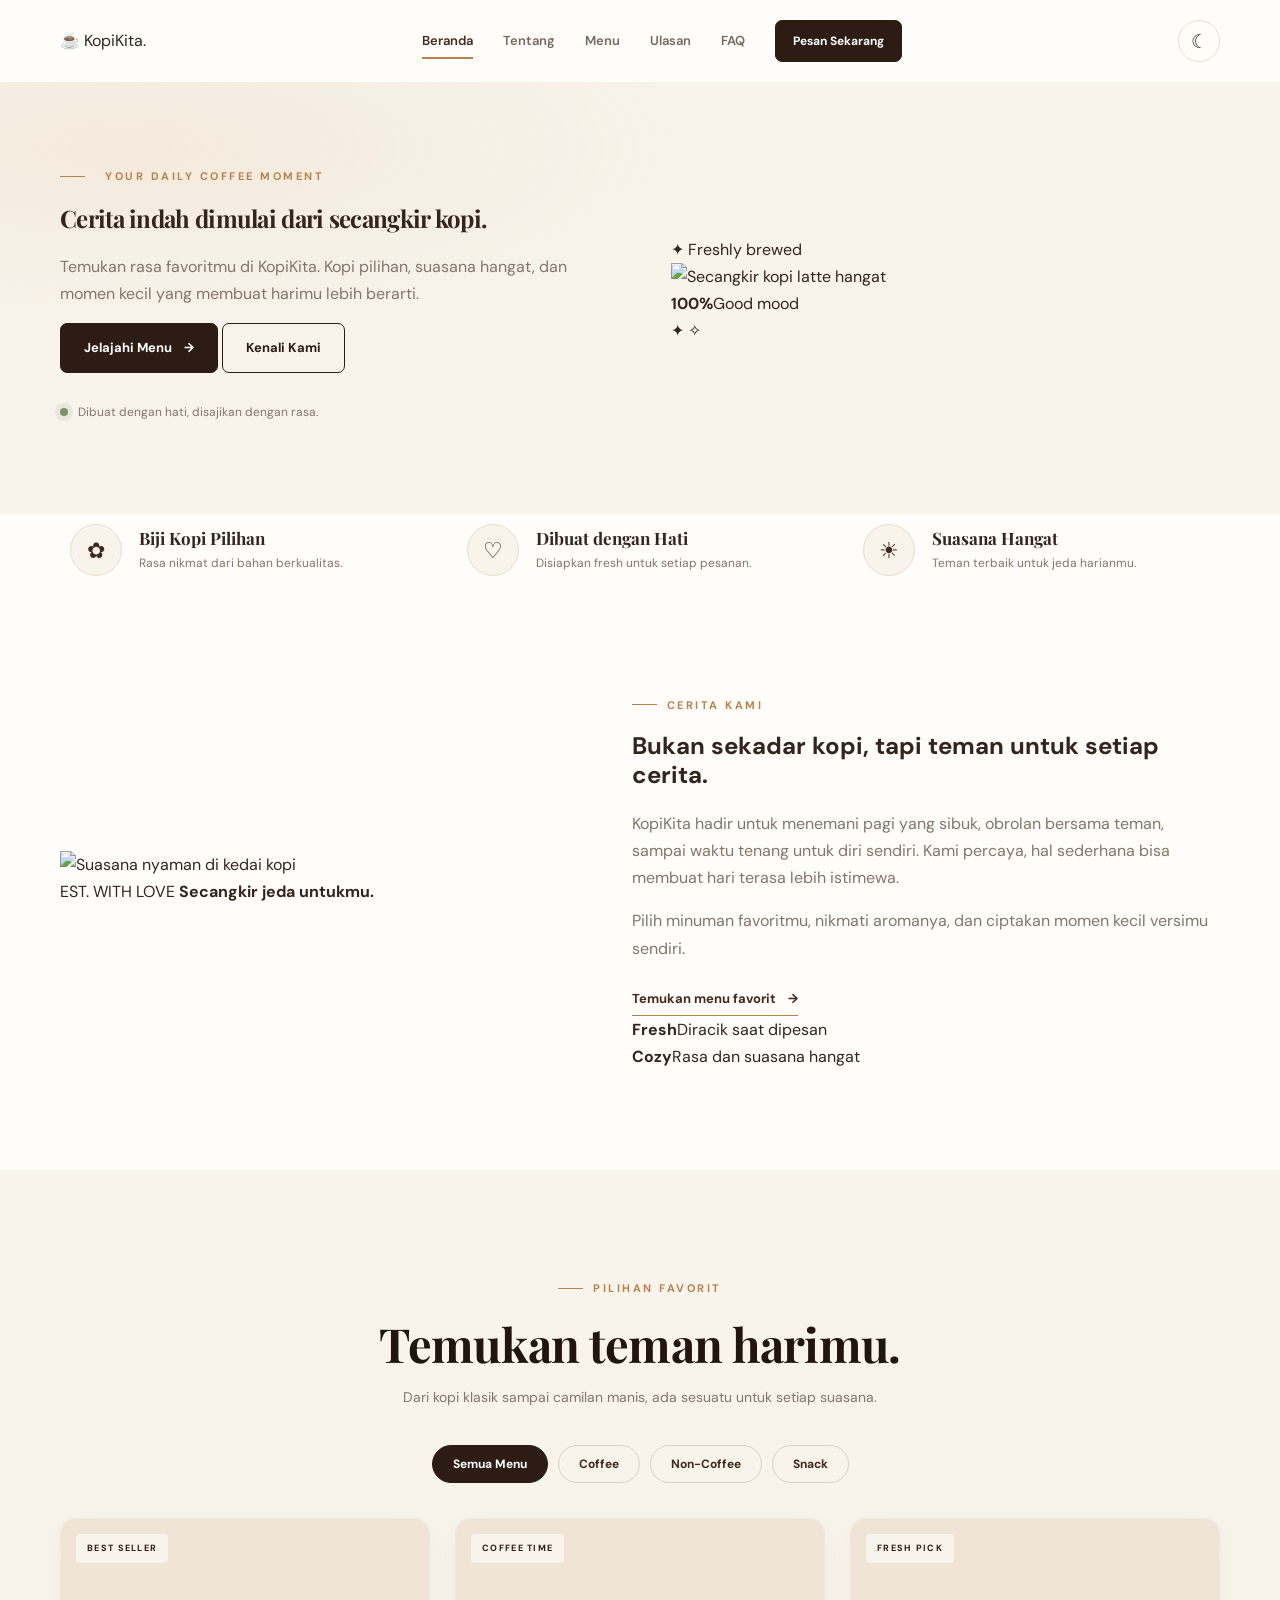
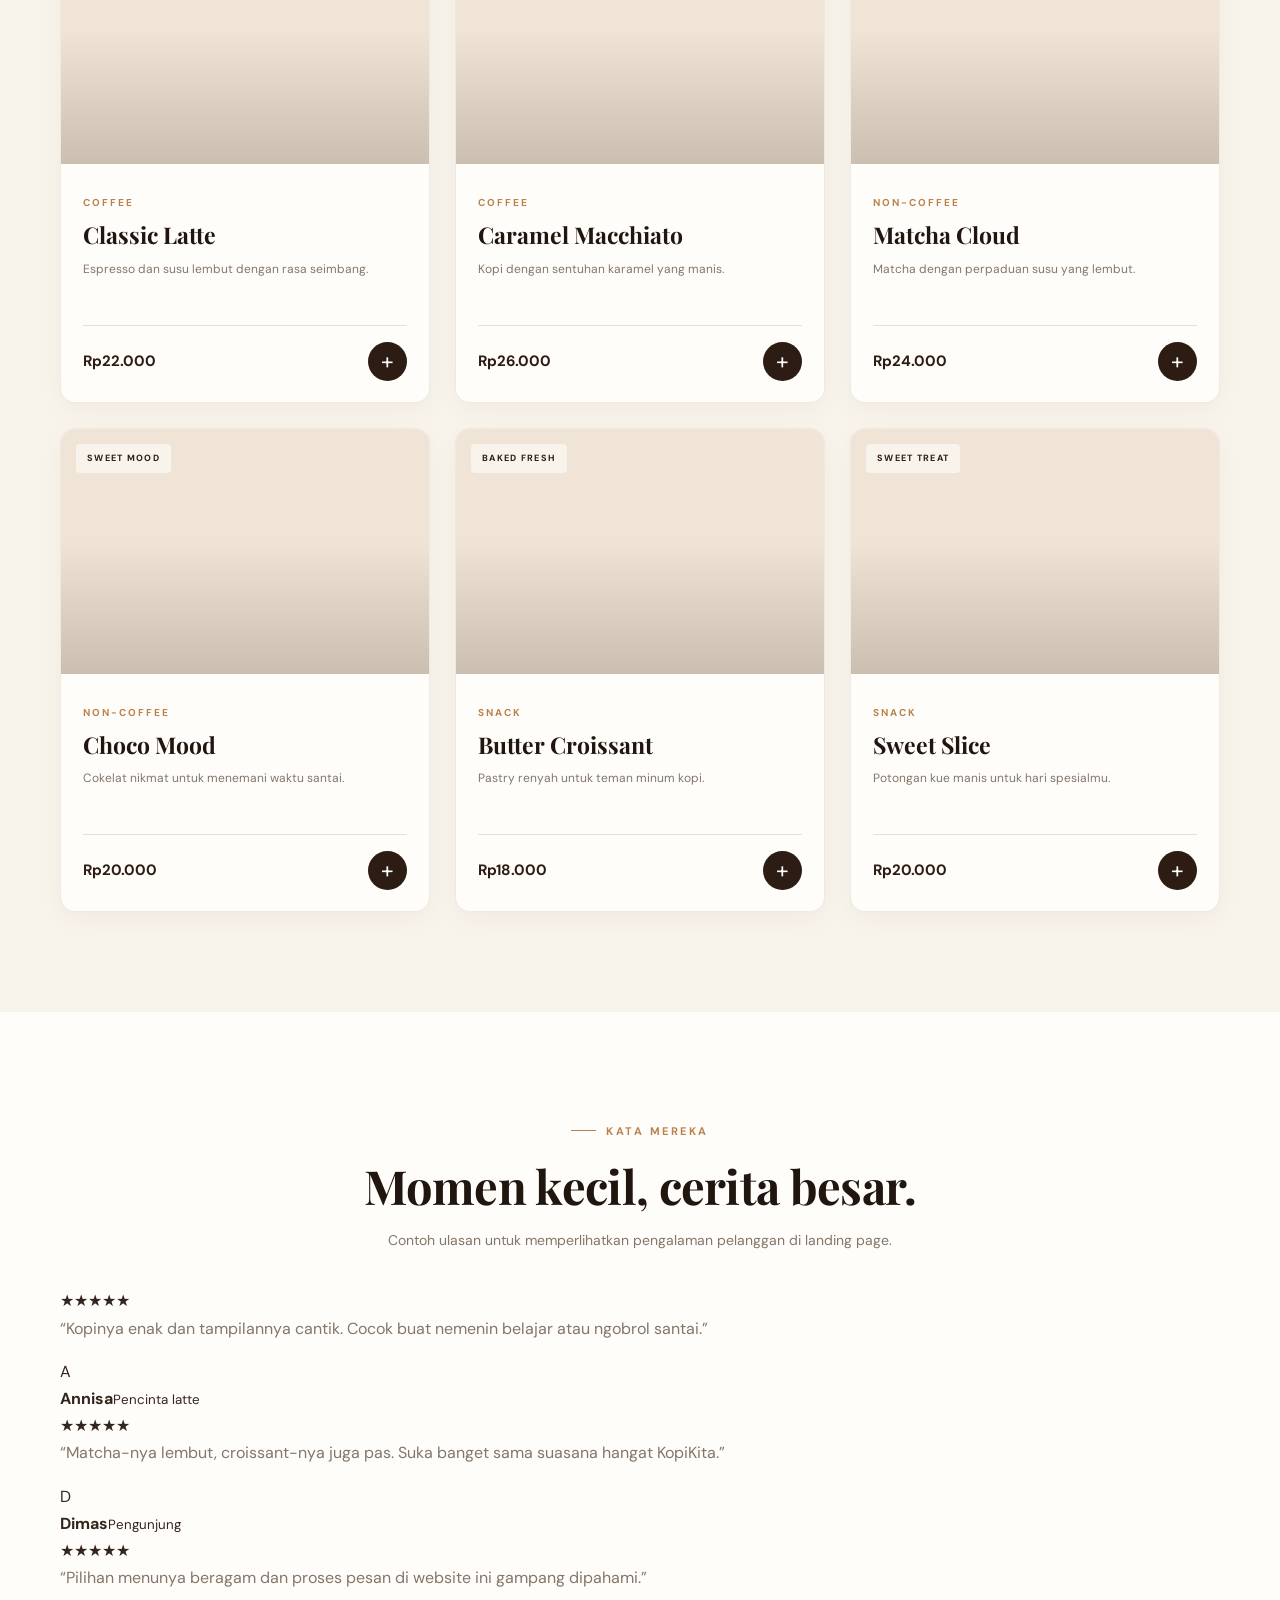
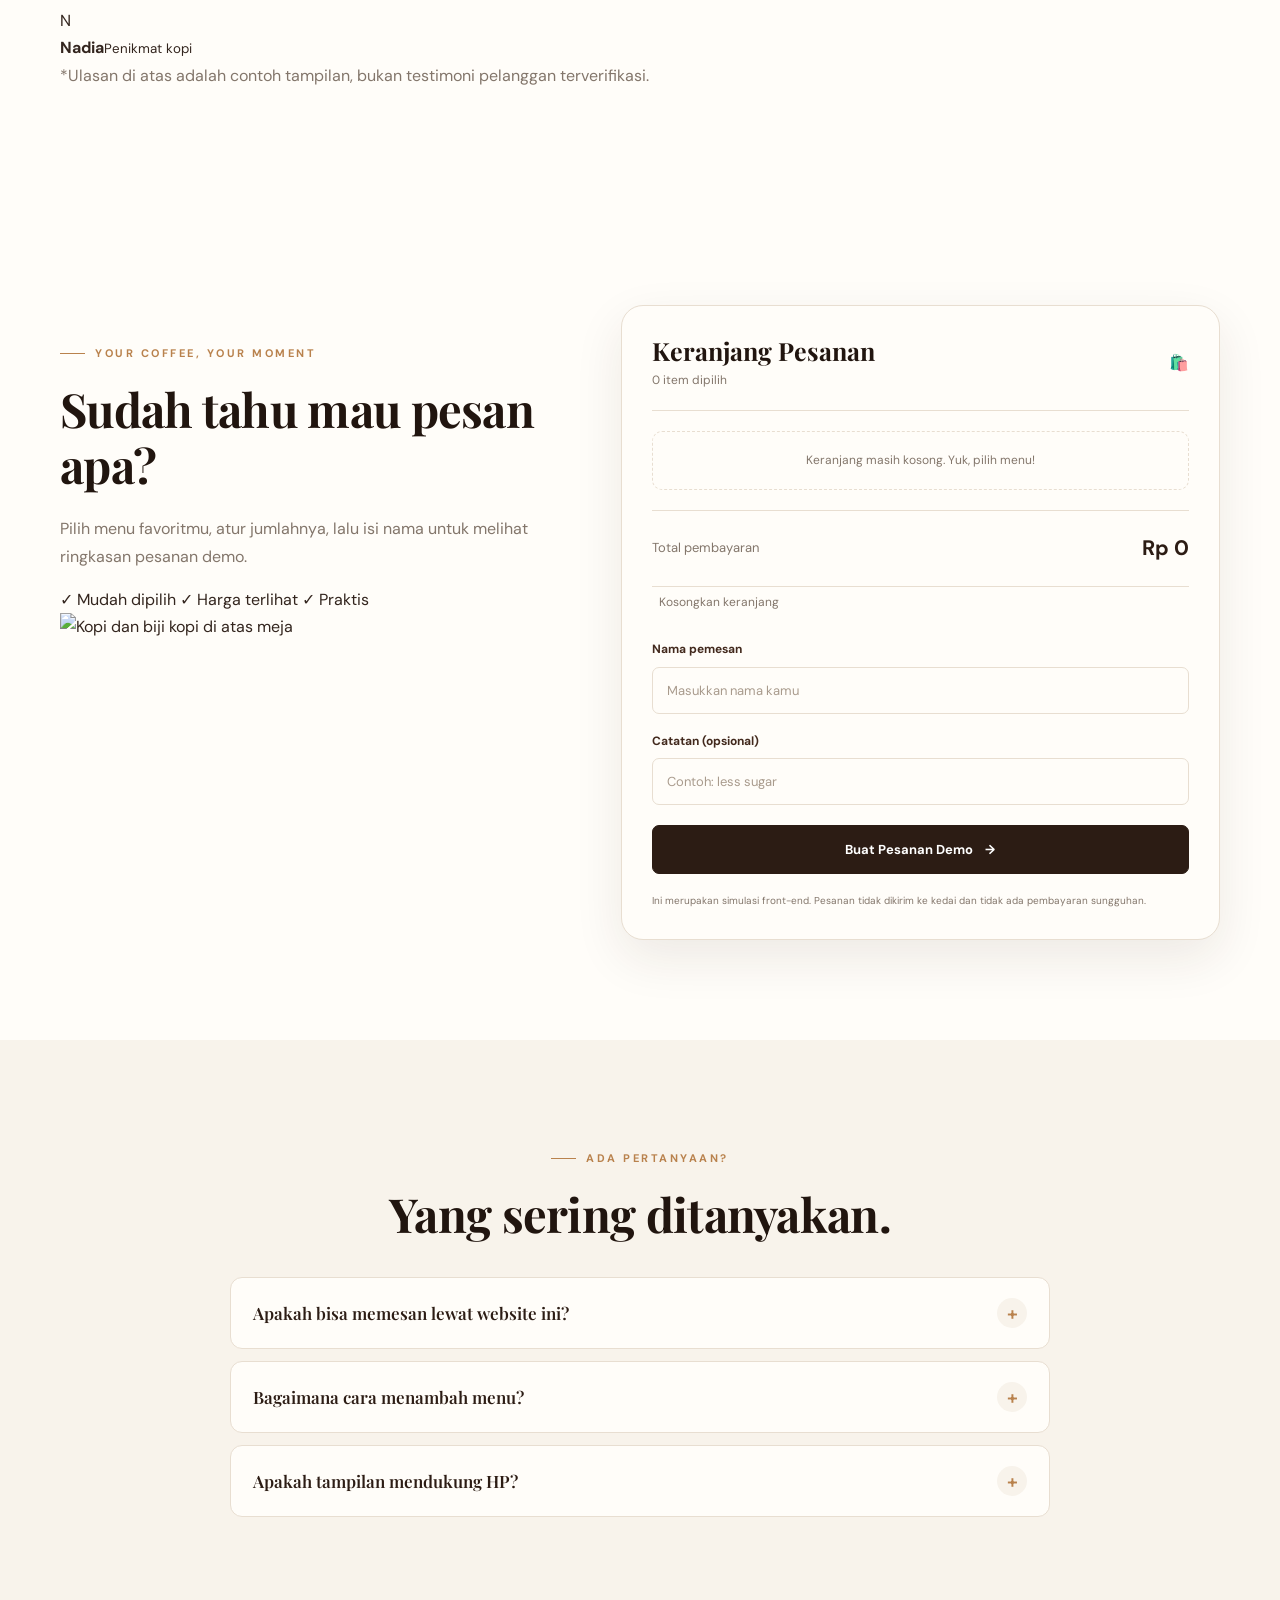
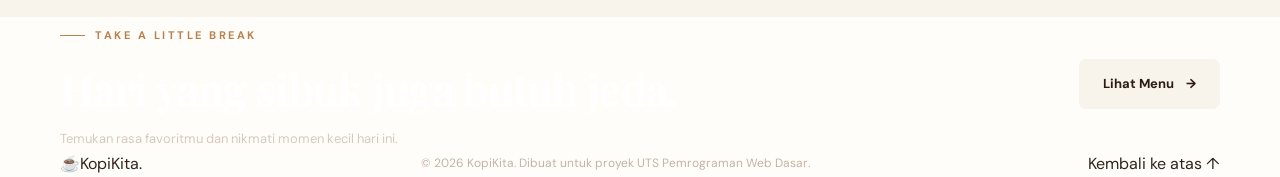
==== HMTL/index.html @ fe066011 "first commit" ====
<!DOCTYPE html>
<html lang="id">
<head>
  <meta charset="UTF-8">
  <meta name="viewport" content="width=device-width, initial-scale=1.0">
  <meta name="description" content="KopiKita - kopi pilihan, suasana hangat, dan momen kecil yang berarti.">
  <title>KopiKita | Your Daily Coffee Moment</title>
  <link rel="stylesheet" href="../CSS/style.css">
  <script src="../JS/script.js" defer></script>
</head>
<body>
  <header class="site-header">
    <nav class="navbar container" aria-label="Navigasi utama">
      <a class="brand" href="#beranda" aria-label="KopiKita beranda">
        <span class="brand-icon">☕</span>
        <span>KopiKita<span class="brand-dot">.</span></span>
      </a>
      <button class="menu-toggle" id="menuToggle" aria-label="Buka menu" aria-expanded="false" aria-controls="navLinks">☰</button>
      <div class="nav-links" id="navLinks">
        <a class="nav-link active" href="#beranda">Beranda</a>
        <a class="nav-link" href="#tentang">Tentang</a>
        <a class="nav-link" href="#menu">Menu</a>
        <a class="nav-link" href="#ulasan">Ulasan</a>
        <a class="nav-link" href="#faq">FAQ</a>
        <a class="button button-small" href="#pesan">Pesan Sekarang</a>
      </div>
      <button class="theme-toggle" id="themeToggle" aria-label="Aktifkan dark mode" title="Ganti tema">☾</button>
    </nav>
  </header>

  <main>
    <section class="hero section" id="beranda">
      <div class="container hero-grid">
        <div class="hero-copy">
          <span class="eyebrow"><span class="eyebrow-line"></span> YOUR DAILY COFFEE MOMENT</span>
          <h1>Cerita indah dimulai dari <span>secangkir kopi.</span></h1>
          <p>Temukan rasa favoritmu di KopiKita. Kopi pilihan, suasana hangat, dan momen kecil yang membuat harimu lebih berarti.</p>
          <div class="hero-actions">
            <a class="button" href="#menu">Jelajahi Menu <span aria-hidden="true">→</span></a>
            <a class="button button-outline" href="#tentang">Kenali Kami</a>
          </div>
          <div class="hero-note"><span class="status-dot"></span> Dibuat dengan hati, disajikan dengan rasa.</div>
        </div>
        <div class="hero-visual" aria-label="Foto kopi latte">
          <div class="hero-orbit"></div>
          <div class="floating-label label-fresh"><span>✦</span> Freshly brewed</div>
          <img class="hero-photo" src="https://images.unsplash.com/photo-1509042239860-f550ce710b93?auto=format&fit=crop&w=1000&q=85" alt="Secangkir kopi latte hangat" fetchpriority="high">
          <div class="floating-label label-mood"><strong>100%</strong><span>Good mood</span></div>
          <span class="spark spark-one">✦</span>
          <span class="spark spark-two">✧</span>
        </div>
      </div>
    </section>

    <section class="benefits-strip" aria-label="Keunggulan KopiKita">
      <div class="container benefits-grid">
        <article class="benefit">
          <span class="benefit-icon">✿</span>
          <div><h2>Biji Kopi Pilihan</h2><p>Rasa nikmat dari bahan berkualitas.</p></div>
        </article>
        <article class="benefit">
          <span class="benefit-icon">♡</span>
          <div><h2>Dibuat dengan Hati</h2><p>Disiapkan fresh untuk setiap pesanan.</p></div>
        </article>
        <article class="benefit">
          <span class="benefit-icon">☀</span>
          <div><h2>Suasana Hangat</h2><p>Teman terbaik untuk jeda harianmu.</p></div>
        </article>
      </div>
    </section>

    <section class="section about-section" id="tentang">
      <div class="container about-grid">
        <div class="about-visual">
          <img src="https://images.unsplash.com/photo-1445116572660-236099ec97a0?auto=format&fit=crop&w=900&q=85" alt="Suasana nyaman di kedai kopi" loading="lazy">
          <div class="photo-note">
            <span>EST. WITH LOVE</span>
            <strong>Secangkir jeda untukmu.</strong>
          </div>
        </div>
        <div class="about-copy">
          <span class="eyebrow">CERITA KAMI</span>
          <h2>Bukan sekadar kopi, tapi <span>teman untuk setiap cerita.</span></h2>
          <p>KopiKita hadir untuk menemani pagi yang sibuk, obrolan bersama teman, sampai waktu tenang untuk diri sendiri. Kami percaya, hal sederhana bisa membuat hari terasa lebih istimewa.</p>
          <p>Pilih minuman favoritmu, nikmati aromanya, dan ciptakan momen kecil versimu sendiri.</p>
          <a class="text-link" href="#menu">Temukan menu favorit <span>→</span></a>
          <div class="mini-stats">
            <div><strong>Fresh</strong><span>Diracik saat dipesan</span></div>
            <div><strong>Cozy</strong><span>Rasa dan suasana hangat</span></div>
          </div>
        </div>
      </div>
    </section>

    <section class="section menu-section" id="menu">
      <div class="container">
        <div class="section-heading">
          <span class="eyebrow">PILIHAN FAVORIT</span>
          <h2>Temukan <span>teman harimu.</span></h2>
          <p>Dari kopi klasik sampai camilan manis, ada sesuatu untuk setiap suasana.</p>
        </div>
        <div class="filter-buttons" role="group" aria-label="Filter kategori menu">
          <button class="filter-button active" data-category="all" aria-pressed="true">Semua Menu</button>
          <button class="filter-button" data-category="coffee" aria-pressed="false">Coffee</button>
          <button class="filter-button" data-category="non-coffee" aria-pressed="false">Non-Coffee</button>
          <button class="filter-button" data-category="snack" aria-pressed="false">Snack</button>
        </div>

        <div class="menu-grid">
          <article class="menu-card" data-category="coffee">
            <div class="menu-visual">
              <img class="menu-photo" src="https://images.unsplash.com/photo-1461023058943-07fcbe16d735?auto=format&fit=crop&w=800&q=85" alt="Es kopi susu" loading="lazy">
              <span class="menu-tag">BEST SELLER</span>
            </div>
            <div class="menu-info">
              <span class="menu-category">COFFEE</span>
              <h3>Classic Latte</h3>
              <p>Espresso dan susu lembut dengan rasa seimbang.</p>
              <div class="menu-bottom"><strong>Rp22.000</strong><button class="add-button" data-name="Classic Latte" data-price="22000" aria-label="Tambah Classic Latte">+</button></div>
            </div>
          </article>

          <article class="menu-card" data-category="coffee">
            <div class="menu-visual">
              <img class="menu-photo" src="https://images.unsplash.com/photo-1517701604599-bb29b565090c?auto=format&fit=crop&w=800&q=85" alt="Kopi espresso" loading="lazy">
              <span class="menu-tag">COFFEE TIME</span>
            </div>
            <div class="menu-info">
              <span class="menu-category">COFFEE</span>
              <h3>Caramel Macchiato</h3>
              <p>Kopi dengan sentuhan karamel yang manis.</p>
              <div class="menu-bottom"><strong>Rp26.000</strong><button class="add-button" data-name="Caramel Macchiato" data-price="26000" aria-label="Tambah Caramel Macchiato">+</button></div>
            </div>
          </article>

          <article class="menu-card" data-category="non-coffee">
            <div class="menu-visual">
              <img class="menu-photo" src="https://images.unsplash.com/photo-1515823064-d6e0c04616a7?auto=format&fit=crop&w=800&q=85" alt="Minuman matcha" loading="lazy">
              <span class="menu-tag">FRESH PICK</span>
            </div>
            <div class="menu-info">
              <span class="menu-category">NON-COFFEE</span>
              <h3>Matcha Cloud</h3>
              <p>Matcha dengan perpaduan susu yang lembut.</p>
              <div class="menu-bottom"><strong>Rp24.000</strong><button class="add-button" data-name="Matcha Cloud" data-price="24000" aria-label="Tambah Matcha Cloud">+</button></div>
            </div>
          </article>

          <article class="menu-card" data-category="non-coffee">
            <div class="menu-visual">
              <img class="menu-photo" src="https://images.unsplash.com/photo-1572490122747-3968b75cc699?auto=format&fit=crop&w=800&q=85" alt="Minuman cokelat dingin" loading="lazy">
              <span class="menu-tag">SWEET MOOD</span>
            </div>
            <div class="menu-info">
              <span class="menu-category">NON-COFFEE</span>
              <h3>Choco Mood</h3>
              <p>Cokelat nikmat untuk menemani waktu santai.</p>
              <div class="menu-bottom"><strong>Rp20.000</strong><button class="add-button" data-name="Choco Mood" data-price="20000" aria-label="Tambah Choco Mood">+</button></div>
            </div>
          </article>

          <article class="menu-card" data-category="snack">
            <div class="menu-visual">
              <img class="menu-photo" src="https://images.unsplash.com/photo-1555507036-ab1f4038808a?auto=format&fit=crop&w=800&q=85" alt="Croissant renyah" loading="lazy">
              <span class="menu-tag">BAKED FRESH</span>
            </div>
            <div class="menu-info">
              <span class="menu-category">SNACK</span>
              <h3>Butter Croissant</h3>
              <p>Pastry renyah untuk teman minum kopi.</p>
              <div class="menu-bottom"><strong>Rp18.000</strong><button class="add-button" data-name="Butter Croissant" data-price="18000" aria-label="Tambah Butter Croissant">+</button></div>
            </div>
          </article>

          <article class="menu-card" data-category="snack">
            <div class="menu-visual">
              <img class="menu-photo" src="https://images.unsplash.com/photo-1578985545062-69928b1d9587?auto=format&fit=crop&w=800&q=85" alt="Potongan kue cokelat" loading="lazy">
              <span class="menu-tag">SWEET TREAT</span>
            </div>
            <div class="menu-info">
              <span class="menu-category">SNACK</span>
              <h3>Sweet Slice</h3>
              <p>Potongan kue manis untuk hari spesialmu.</p>
              <div class="menu-bottom"><strong>Rp20.000</strong><button class="add-button" data-name="Sweet Slice" data-price="20000" aria-label="Tambah Sweet Slice">+</button></div>
            </div>
          </article>
        </div>
      </div>
    </section>

    <section class="section reviews-section" id="ulasan">
      <div class="container">
        <div class="section-heading">
          <span class="eyebrow">KATA MEREKA</span>
          <h2>Momen kecil, <span>cerita besar.</span></h2>
          <p>Contoh ulasan untuk memperlihatkan pengalaman pelanggan di landing page.</p>
        </div>
        <div class="reviews-grid">
          <article class="review-card">
            <div class="stars" aria-label="5 dari 5 bintang">★★★★★</div>
            <p>“Kopinya enak dan tampilannya cantik. Cocok buat nemenin belajar atau ngobrol santai.”</p>
            <div class="review-person"><span class="avatar">A</span><div><strong>Annisa</strong><small>Pencinta latte</small></div></div>
          </article>
          <article class="review-card featured-review">
            <div class="stars" aria-label="5 dari 5 bintang">★★★★★</div>
            <p>“Matcha-nya lembut, croissant-nya juga pas. Suka banget sama suasana hangat KopiKita.”</p>
            <div class="review-person"><span class="avatar">D</span><div><strong>Dimas</strong><small>Pengunjung</small></div></div>
          </article>
          <article class="review-card">
            <div class="stars" aria-label="5 dari 5 bintang">★★★★★</div>
            <p>“Pilihan menunya beragam dan proses pesan di website ini gampang dipahami.”</p>
            <div class="review-person"><span class="avatar">N</span><div><strong>Nadia</strong><small>Penikmat kopi</small></div></div>
          </article>
        </div>
        <p class="sample-note">*Ulasan di atas adalah contoh tampilan, bukan testimoni pelanggan terverifikasi.</p>
      </div>
    </section>

    <section class="section order-section" id="pesan">
      <div class="container order-grid">
        <div class="order-copy">
          <span class="eyebrow">YOUR COFFEE, YOUR MOMENT</span>
          <h2>Sudah tahu mau <span>pesan apa?</span></h2>
          <p>Pilih menu favoritmu, atur jumlahnya, lalu isi nama untuk melihat ringkasan pesanan demo.</p>
          <div class="order-promise"><span>✓</span> Mudah dipilih <span>✓</span> Harga terlihat <span>✓</span> Praktis</div>
          <img class="order-photo" src="https://images.unsplash.com/photo-1495474472287-4d71bcdd2085?auto=format&fit=crop&w=900&q=85" alt="Kopi dan biji kopi di atas meja" loading="lazy">
        </div>
        <div class="cart-card">
          <div class="cart-heading">
            <div><h3>Keranjang Pesanan</h3><p><span id="cartCount">0 item</span> dipilih</p></div>
            <span class="cart-heading-icon">🛍️</span>
          </div>
          <ul class="cart-list" id="cartList" aria-live="polite"><li class="empty-cart">Keranjang masih kosong. Yuk, pilih menu!</li></ul>
          <div class="cart-total"><span>Total pembayaran</span><strong id="cartTotal">Rp0</strong></div>
          <button class="clear-cart" id="clearCart" type="button">Kosongkan keranjang</button>
          <form class="order-form" id="orderForm">
            <div class="field"><label for="customerName">Nama pemesan</label><input id="customerName" name="customerName" type="text" placeholder="Masukkan nama kamu" required maxlength="60"></div>
            <div class="field"><label for="customerNote">Catatan (opsional)</label><input id="customerNote" name="customerNote" type="text" placeholder="Contoh: less sugar" maxlength="120"></div>
            <button class="button order-submit" type="submit">Buat Pesanan Demo <span>→</span></button>
          </form>
          <p class="demo-disclaimer">Ini merupakan simulasi front-end. Pesanan tidak dikirim ke kedai dan tidak ada pembayaran sungguhan.</p>
        </div>
      </div>
    </section>

    <section class="section faq-section" id="faq">
      <div class="container faq-container">
        <div class="section-heading">
          <span class="eyebrow">ADA PERTANYAAN?</span>
          <h2>Yang sering <span>ditanyakan.</span></h2>
        </div>
        <div class="faq-list">
          <article class="faq-item">
            <h3><button class="faq-question" aria-expanded="false" type="button">Apakah bisa memesan lewat website ini?<span>+</span></button></h3>
            <div class="faq-answer" hidden><p>Website ini adalah proyek latihan. Formulir hanya menampilkan ringkasan pesanan sebagai simulasi dan belum terhubung ke sistem pemesanan sungguhan.</p></div>
          </article>
          <article class="faq-item">
            <h3><button class="faq-question" aria-expanded="false" type="button">Bagaimana cara menambah menu?<span>+</span></button></h3>
            <div class="faq-answer" hidden><p>Pilih bagian menu, lalu tekan tombol plus pada kartu produk. Jumlah dan total harga akan otomatis diperbarui.</p></div>
          </article>
          <article class="faq-item">
            <h3><button class="faq-question" aria-expanded="false" type="button">Apakah tampilan mendukung HP?<span>+</span></button></h3>
            <div class="faq-answer" hidden><p>Ya. CSS menggunakan media query agar navigasi, kartu menu, dan formulir menyesuaikan ukuran layar.</p></div>
          </article>
        </div>
      </div>
    </section>

    <section class="cta-band">
      <div class="container cta-content">
        <div>
          <span class="eyebrow">TAKE A LITTLE BREAK</span>
          <h2>Hari yang sibuk juga butuh jeda.</h2>
          <p>Temukan rasa favoritmu dan nikmati momen kecil hari ini.</p>
        </div>
        <a class="button button-light" href="#menu">Lihat Menu <span>→</span></a>
      </div>
    </section>
  </main>

  <footer class="site-footer">
    <div class="container footer-content">
      <a class="brand" href="#beranda"><span class="brand-icon">☕</span><span>KopiKita<span class="brand-dot">.</span></span></a>
      <p>© <span id="currentYear"></span> KopiKita. Dibuat untuk proyek UTS Pemrograman Web Dasar.</p>
      <a href="#beranda" class="back-top">Kembali ke atas ↑</a>
    </div>
  </footer>

  <div class="toast" id="toast" role="status" aria-live="polite"></div>
</body>
</html>
---- CSS/style.css ----
/* ==========================================
   KOPIKITA — PREMIUM COFFEE SHOP
   Palette: Espresso, Cream, Caramel
========================================== */

@import url('https://fonts.googleapis.com/css2?family=DM+Sans:wght@400;500;600;700&family=Playfair+Display:wght@500;600;700&display=swap');

:root {
    --coffee-950: #21150f;
    --coffee-900: #2c1c14;
    --coffee-800: #42291d;
    --coffee-700: #62412e;
    --caramel: #b9824d;
    --caramel-light: #d5ac7b;
    --cream: #f8f3eb;
    --cream-deep: #efe4d5;
    --white: #fffdf9;
    --text: #33251e;
    --muted: #83766b;
    --line: #e8ded1;
    --surface: #fffdf9;
    --shadow: 0 18px 50px rgba(52, 32, 19, .09);
    --radius: 22px;
    --transition: .25s ease;
}

* {
    box-sizing: border-box;
}

html {
    scroll-behavior: smooth;
    scroll-padding-top: 95px;
}

body {
    margin: 0;
    font-family: 'DM Sans', sans-serif;
    background: var(--white);
    color: var(--text);
    line-height: 1.7;
    transition: background var(--transition), color var(--transition);
}

body, button, input {
    font-family: 'DM Sans', sans-serif;
}

button, a {
    -webkit-tap-highlight-color: transparent;
}

button {
    cursor: pointer;
}

button, input {
    font-size: inherit;
}

a {
    color: inherit;
    text-decoration: none;
}

img {
    max-width: 100%;
    display: block;
}

h1, h2, h3, p {
    margin-top: 0;
}

h1, h2, h3 {
    line-height: 1.2;
}

h1, .section-heading h2, .about-content h2,
.order-grid h2, .cta-content h2 {
    font-family: 'Playfair Display', Georgia, serif;
    letter-spacing: -.7px;
}

p {
    color: var(--muted);
}

.container {
    width: min(1160px, calc(100% - 48px));
    margin-inline: auto;
}

.section {
    padding: 100px 0;
}

.accent {
    color: var(--caramel);
}

.eyebrow {
    display: inline-flex;
    align-items: center;
    gap: 10px;
    margin-bottom: 18px;
    color: var(--caramel);
    font-size: 11px;
    font-weight: 700;
    letter-spacing: 2.5px;
    text-transform: uppercase;
}

.eyebrow::before {
    content: "";
    width: 25px;
    height: 1px;
    background: currentColor;
}

/* HEADER & NAVIGATION */

.header {
    position: sticky;
    z-index: 1000;
    top: 0;
    background: rgba(255, 253, 249, .94);
    border-bottom: 1px solid rgba(232, 222, 209, .8);
    backdrop-filter: blur(16px);
}

.navbar {
    min-height: 82px;
    display: flex;
    align-items: center;
    justify-content: space-between;
    gap: 22px;
}

.logo {
    display: inline-flex;
    align-items: center;
    gap: 5px;
    flex-shrink: 0;
    font-family: 'Playfair Display', Georgia, serif;
    font-size: 25px;
    font-weight: 700;
    letter-spacing: -.8px;
}

.logo-symbol {
    margin-right: 5px;
    font-size: 25px;
}

.logo-dot {
    color: var(--caramel);
}

.nav-links {
    display: flex;
    align-items: center;
    gap: 30px;
}

.nav-link {
    position: relative;
    padding: 8px 0;
    color: #75675b;
    font-size: 13px;
    font-weight: 600;
    transition: color var(--transition);
}

.nav-link:hover,
.nav-link.active {
    color: var(--coffee-800);
}

.nav-link::after {
    position: absolute;
    right: 0;
    bottom: 1px;
    left: 0;
    height: 2px;
    background: var(--caramel);
    content: "";
    transform: scaleX(0);
    transform-origin: left;
    transition: transform var(--transition);
}

.nav-link:hover::after,
.nav-link.active::after {
    transform: scaleX(1);
}

.menu-toggle,
.theme-toggle {
    width: 42px;
    height: 42px;
    display: inline-grid;
    place-items: center;
    border: 1px solid var(--line);
    border-radius: 50%;
    background: var(--surface);
    color: var(--coffee-800);
    font-size: 19px;
    transition: all var(--transition);
}

.menu-toggle {
    display: none;
}

.menu-toggle:hover,
.theme-toggle:hover {
    background: var(--coffee-900);
    color: white;
    border-color: var(--coffee-900);
}

/* BUTTONS */

.button {
    min-height: 49px;
    display: inline-flex;
    align-items: center;
    justify-content: center;
    gap: 12px;
    padding: 13px 23px;
    border: 1px solid var(--coffee-900);
    border-radius: 7px;
    background: var(--coffee-900);
    color: white;
    font-size: 13px;
    font-weight: 700;
    transition: transform var(--transition),
                background var(--transition),
                box-shadow var(--transition);
}

.button:hover {
    transform: translateY(-2px);
    background: var(--coffee-700);
    box-shadow: 0 10px 24px rgba(44, 28, 20, .17);
}

.button-small {
    min-height: 42px;
    padding: 10px 17px;
    font-size: 12px;
}

.button-outline {
    background: transparent;
    color: var(--coffee-900);
}

.button-outline:hover {
    background: var(--coffee-900);
    color: white;
}

.button-light {
    flex-shrink: 0;
    border-color: var(--cream);
    background: var(--cream);
    color: var(--coffee-900);
}

.button-light:hover {
    border-color: white;
    background: white;
    color: var(--coffee-900);
}

/* HERO */

.hero {
    position: relative;
    overflow: hidden;
    padding: 76px 0 92px;
    background:
        radial-gradient(ellipse at 10% 15%, rgba(213, 172, 123, .13), transparent 35%),
        var(--cream);
}

.hero-grid {
    display: grid;
    grid-template-columns: 1fr 1fr;
    align-items: center;
    gap: 62px;
}

.hero-content {
    position: relative;
    z-index: 2;
}

.hero-content h1 {
    max-width: 600px;
    margin-bottom: 23px;
    color: var(--coffee-950);
    font-size: clamp(42px, 5.2vw, 66px);
    line-height: 1.12;
}

.hero-content > p {
    max-width: 480px;
    margin-bottom: 29px;
    font-size: 15px;
    line-height: 1.9;
}

.hero-buttons {
    display: flex;
    flex-wrap: wrap;
    gap: 12px;
}

.hero-note {
    display: flex;
    align-items: center;
    gap: 10px;
    margin-top: 29px;
    color: var(--muted);
    font-size: 12px;
}

.status-dot {
    width: 8px;
    height: 8px;
    border-radius: 50%;
    background: #78966a;
    box-shadow: 0 0 0 5px rgba(120, 150, 106, .13);
}

/* Foto hero memakai foto kopi asli dari Unsplash */

.hero-art {
    position: relative;
    min-height: 465px;
    overflow: hidden;
    border-radius: 180px 180px 18px 18px;
    background:
        linear-gradient(180deg, rgba(37, 22, 14, .03), rgba(37, 22, 14, .18)),
        url("https://images.unsplash.com/photo-1445116572660-236099ec97a0?auto=format&fit=crop&w=1200&q=85")
        center / cover no-repeat;
    box-shadow: var(--shadow);
}

.coffee-circle,
.coffee-cup,
.coffee-decoration {
    display: none;
}

.art-label {
    position: absolute;
    display: flex;
    flex-direction: column;
    gap: 2px;
    padding: 14px 18px;
    border: 1px solid rgba(255, 255, 255, .6);
    border-radius: 12px;
    background: rgba(255, 253, 249, .93);
    box-shadow: 0 12px 30px rgba(30, 18, 10, .15);
    color: var(--coffee-900);
    font-size: 11px;
    font-weight: 600;
    backdrop-filter: blur(12px);
}

.label-top {
    top: 35px;
    left: -1px;
}

.label-top > span {
    color: var(--caramel);
}

.label-bottom {
    right: 20px;
    bottom: 28px;
}

.label-bottom strong {
    font-family: 'Playfair Display', Georgia, serif;
    font-size: 23px;
}

/* BENEFITS */

.benefits {
    position: relative;
    z-index: 3;
    padding: 30px 0;
    border-bottom: 1px solid var(--line);
    background: var(--white);
}

.benefits-grid {
    display: grid;
    grid-template-columns: repeat(3, 1fr);
    gap: 30px;
}

.benefit {
    display: flex;
    align-items: center;
    gap: 17px;
    padding: 10px;
}

.benefit-icon {
    width: 52px;
    height: 52px;
    display: grid;
    place-items: center;
    flex-shrink: 0;
    border: 1px solid var(--line);
    border-radius: 50%;
    background: var(--cream);
    color: var(--coffee-800);
    font-size: 22px;
}

.benefit h2 {
    margin-bottom: 5px;
    font-family: 'Playfair Display', Georgia, serif;
    font-size: 17px;
}

.benefit p {
    margin-bottom: 0;
    font-size: 12px;
}

/* ABOUT */

.about-section {
    background: var(--white);
}

.about-grid {
    display: grid;
    grid-template-columns: .9fr 1.1fr;
    align-items: center;
    gap: 90px;
}

.about-art {
    position: relative;
    min-height: 390px;
    display: grid;
    place-items: center;
}

.about-circle {
    position: relative;
    width: min(100%, 365px);
    aspect-ratio: 1;
    display: grid;
    place-items: center;
    overflow: hidden;
    border: 10px solid var(--cream);
    border-radius: 50%;
    background:
        linear-gradient(rgba(37, 22, 14, .12), rgba(37, 22, 14, .32)),
        url("https://images.unsplash.com/photo-1447933601403-0c6688de566e?auto=format&fit=crop&w=900&q=85")
        center / cover no-repeat;
    box-shadow: var(--shadow);
}

.about-emoji,
.about-star {
    display: none;
}

.about-caption {
    position: absolute;
    bottom: 27px;
    left: 50%;
    color: white;
    font-size: 11px;
    font-weight: 700;
    letter-spacing: 3px;
    line-height: 1.8;
    text-align: center;
    transform: translateX(-50%);
}

.about-stamp {
    position: absolute;
    right: 0;
    bottom: 22px;
    padding: 12px 18px;
    border: 1px solid var(--caramel-light);
    border-radius: 5px;
    background: var(--cream);
    color: var(--coffee-800);
    font-size: 10px;
    font-weight: 700;
    letter-spacing: 2px;
    transform: rotate(-5deg);
}

.about-content h2,
.order-grid h2 {
    margin-bottom: 22px;
    color: var(--coffee-950);
    font-size: clamp(34px, 4vw, 47px);
}

.about-content p {
    margin-bottom: 18px;
    font-size: 14px;
    line-height: 1.9;
}

.text-link {
    display: inline-flex;
    align-items: center;
    gap: 12px;
    margin-top: 10px;
    padding-bottom: 5px;
    border-bottom: 1px solid var(--caramel);
    color: var(--coffee-800);
    font-size: 13px;
    font-weight: 700;
}

/* SECTION HEADING */

.section-heading {
    max-width: 650px;
    margin: 0 auto 35px;
    text-align: center;
}

.section-heading .eyebrow {
    justify-content: center;
}

.section-heading h2 {
    margin-bottom: 14px;
    color: var(--coffee-950);
    font-size: clamp(34px, 4vw, 47px);
}

.section-heading p {
    margin-bottom: 0;
    font-size: 14px;
}

/* MENU */

.menu-section {
    background: var(--cream);
}

.filter-buttons {
    display: flex;
    justify-content: center;
    flex-wrap: wrap;
    gap: 10px;
    margin-bottom: 35px;
}

.filter-button {
    padding: 10px 20px;
    border: 1px solid #dfd1c0;
    border-radius: 99px;
    background: transparent;
    color: var(--coffee-800);
    font-size: 12px;
    font-weight: 700;
    transition: all var(--transition);
}

.filter-button:hover,
.filter-button.active {
    border-color: var(--coffee-900);
    background: var(--coffee-900);
    color: white;
}

.menu-grid {
    display: grid;
    grid-template-columns: repeat(3, minmax(0, 1fr));
    gap: 25px;
}

.menu-card {
    min-width: 0;
    overflow: hidden;
    border: 1px solid rgba(98, 65, 46, .1);
    border-radius: 15px;
    background: var(--surface);
    box-shadow: 0 8px 28px rgba(52, 32, 19, .04);
    transition: transform var(--transition), box-shadow var(--transition);
}

.menu-card:hover {
    transform: translateY(-6px);
    box-shadow: var(--shadow);
}

.menu-card[hidden] {
    display: none !important;
}

.menu-visual {
    position: relative;
    height: 245px;
    overflow: hidden;
    background-color: var(--cream-deep);
    background-position: center;
    background-size: cover;
}

.menu-visual::after {
    position: absolute;
    inset: 45% 0 0;
    background: linear-gradient(transparent, rgba(35, 21, 13, .18));
    content: "";
    pointer-events: none;
}

.menu-visual .menu-photo {
    display: none;
}

.menu-visual .menu-emoji {
    display: none;
}

/* Foto berbeda untuk setiap menu */

.menu-card:nth-child(1) .menu-visual {
    background-image: url("https://images.unsplash.com/photo-1461023058943-07fcbe16d735?auto=format&fit=crop&w=900&q=85");
}

.menu-card:nth-child(2) .menu-visual {
    background-image: url("https://images.unsplash.com/photo-1461023058943-07fcbe16d735?auto=format&fit=crop&w=900&q=85");
    background-position: 65% center;
}

.menu-card:nth-child(3) .menu-visual {
    background-image: url("https://images.unsplash.com/photo-1515823064-d6e0c04616a7?auto=format&fit=crop&w=900&q=85");
}

.menu-card:nth-child(4) .menu-visual {
    background-image: url("https://images.unsplash.com/photo-1517701604599-bb29b565090c?auto=format&fit=crop&w=900&q=85");
}

.menu-card:nth-child(5) .menu-visual {
    background-image: url("https://images.unsplash.com/photo-1555507036-ab1f4038808a?auto=format&fit=crop&w=900&q=85");
}

.menu-card:nth-child(6) .menu-visual {
    background-image: url("https://images.unsplash.com/photo-1578985545062-69928b1d9587?auto=format&fit=crop&w=900&q=85");
}

.menu-tag {
    position: absolute;
    z-index: 2;
    top: 15px;
    left: 15px;
    padding: 7px 11px;
    border-radius: 4px;
    background: var(--cream);
    color: var(--coffee-900);
    font-size: 9px;
    font-weight: 700;
    letter-spacing: 1.3px;
}

.menu-info {
    padding: 23px 22px 21px;
}

.menu-category {
    display: inline-block;
    margin-bottom: 10px;
    color: var(--caramel);
    font-size: 10px;
    font-weight: 700;
    letter-spacing: 2px;
}

.menu-info h3 {
    margin-bottom: 10px;
    color: var(--coffee-950);
    font-family: 'Playfair Display', Georgia, serif;
    font-size: 23px;
}

.menu-info > p {
    min-height: 48px;
    margin-bottom: 18px;
    font-size: 12px;
    line-height: 1.8;
}

.menu-bottom {
    display: flex;
    align-items: center;
    justify-content: space-between;
    gap: 12px;
    padding-top: 16px;
    border-top: 1px solid var(--line);
}

.menu-bottom strong {
    color: var(--coffee-900);
    font-size: 15px;
}

.add-button {
    width: 39px;
    height: 39px;
    display: grid;
    place-items: center;
    border: none;
    border-radius: 50%;
    background: var(--coffee-900);
    color: white;
    font-size: 23px;
    line-height: 1;
    transition: transform var(--transition), background var(--transition);
}

.add-button:hover {
    transform: rotate(90deg);
    background: var(--caramel);
}

/* ORDER & CART */

.order-section {
    background: var(--white);
}

.order-grid {
    display: grid;
    grid-template-columns: .9fr 1.1fr;
    align-items: start;
    gap: 70px;
}

.order-grid > div:first-child {
    padding-top: 30px;
}

.order-description {
    max-width: 460px;
    margin-bottom: 28px;
    font-size: 14px;
    line-height: 1.9;
}

.order-note {
    display: flex;
    align-items: center;
    gap: 12px;
    margin: 14px 0;
    color: var(--coffee-800);
    font-size: 13px;
}

.order-note span {
    width: 25px;
    height: 25px;
    display: grid;
    place-items: center;
    flex-shrink: 0;
    border-radius: 50%;
    background: var(--cream);
    color: var(--caramel);
    font-weight: 700;
}

.cart-card {
    padding: 30px;
    border: 1px solid var(--line);
    border-radius: var(--radius);
    background: var(--surface);
    box-shadow: var(--shadow);
}

.cart-heading {
    display: flex;
    align-items: center;
    justify-content: space-between;
    gap: 20px;
    padding-bottom: 20px;
    border-bottom: 1px solid var(--line);
}

.cart-heading h3 {
    margin-bottom: 4px;
    color: var(--coffee-950);
    font-family: 'Playfair Display', Georgia, serif;
    font-size: 25px;
}

.cart-heading p {
    margin-bottom: 0;
    font-size: 12px;
}

.cart-icon {
    width: 48px;
    height: 48px;
    display: grid;
    place-items: center;
    border-radius: 50%;
    background: var(--cream);
    font-size: 22px;
}

.cart-list {
    display: grid;
    gap: 14px;
    margin: 0;
    padding: 20px 0;
    list-style: none;
}

.empty-cart {
    padding: 18px 10px;
    border: 1px dashed var(--line);
    border-radius: 10px;
    color: var(--muted);
    font-size: 12px;
    text-align: center;
}

.cart-item {
    display: flex;
    align-items: center;
    justify-content: space-between;
    gap: 14px;
}

.cart-item-info {
    display: grid;
    gap: 4px;
}

.cart-item-info strong {
    color: var(--coffee-900);
    font-size: 13px;
}

.cart-item-info small {
    color: var(--muted);
    font-size: 11px;
}

.quantity-controls {
    display: flex;
    align-items: center;
    gap: 10px;
}

.quantity-controls button {
    width: 29px;
    height: 29px;
    border: 1px solid var(--line);
    border-radius: 50%;
    background: var(--cream);
    color: var(--coffee-900);
    font-weight: 700;
}

.quantity-controls button:hover {
    background: var(--coffee-900);
    color: white;
}

.quantity-controls span {
    min-width: 12px;
    color: var(--coffee-900);
    font-size: 12px;
    font-weight: 700;
    text-align: center;
}

.cart-total {
    display: flex;
    align-items: center;
    justify-content: space-between;
    gap: 15px;
    padding: 20px 0;
    border-top: 1px solid var(--line);
    border-bottom: 1px solid var(--line);
    color: var(--muted);
    font-size: 13px;
}

.cart-total strong {
    color: var(--coffee-900);
    font-size: 21px;
}

.order-form {
    display: grid;
    gap: 17px;
    padding-top: 22px;
}

.field {
    display: grid;
    gap: 7px;
}

.field label {
    color: var(--coffee-800);
    font-size: 12px;
    font-weight: 700;
}

.field input {
    width: 100%;
    min-height: 47px;
    padding: 12px 14px;
    border: 1px solid var(--line);
    border-radius: 7px;
    outline: none;
    background: var(--white);
    color: var(--text);
    font-size: 13px;
    transition: border-color var(--transition), box-shadow var(--transition);
}

.field input:focus {
    border-color: var(--caramel);
    box-shadow: 0 0 0 3px rgba(185, 130, 77, .12);
}

.field input::placeholder {
    color: #a99b8d;
}

.order-submit {
    width: 100%;
    margin-top: 3px;
}

.clear-cart {
    padding: 7px;
    border: none;
    background: transparent;
    color: var(--muted);
    font-size: 12px;
}

.clear-cart:hover {
    color: #a34335;
}

.demo-disclaimer {
    margin: 18px 0 0;
    font-size: 10px;
    line-height: 1.7;
}

/* FAQ */

.faq-section {
    background: var(--cream);
}

.faq-container {
    max-width: 820px;
}

.faq-list {
    display: grid;
    gap: 12px;
    margin-top: 35px;
}

.faq-item {
    padding: 0 22px;
    border: 1px solid var(--line);
    border-radius: 12px;
    background: var(--surface);
    transition: box-shadow var(--transition);
}

.faq-item:has(.faq-question[aria-expanded="true"]) {
    box-shadow: 0 8px 25px rgba(52, 32, 19, .06);
}

.faq-item h3 {
    margin: 0;
}

.faq-question {
    width: 100%;
    display: flex;
    align-items: center;
    justify-content: space-between;
    gap: 20px;
    padding: 20px 0;
    border: none;
    background: transparent;
    color: var(--coffee-900);
    font-family: 'Playfair Display', Georgia, serif;
    font-size: 17px;
    font-weight: 600;
    text-align: left;
}

.faq-question span {
    width: 30px;
    height: 30px;
    display: grid;
    place-items: center;
    flex-shrink: 0;
    border-radius: 50%;
    background: var(--cream);
    color: var(--caramel);
    font-family: 'DM Sans', sans-serif;
    font-size: 19px;
}

.faq-answer {
    padding: 0 36px 18px 0;
}

.faq-answer p {
    margin-bottom: 0;
    font-size: 13px;
    line-height: 1.9;
}

/* CALL TO ACTION */

.cta-section {
    position: relative;
    overflow: hidden;
    padding: 70px 0;
    background:
        linear-gradient(105deg, rgba(33, 21, 15, .98), rgba(66, 41, 29, .92)),
        url("https://images.unsplash.com/photo-1445116572660-236099ec97a0?auto=format&fit=crop&w=1200&q=80")
        center / cover;
    color: white;
}

.cta-content {
    display: flex;
    align-items: center;
    justify-content: space-between;
    gap: 35px;
}

.cta-content h2 {
    max-width: 690px;
    margin-bottom: 13px;
    color: white;
    font-size: clamp(30px, 4vw, 43px);
}

.cta-content p {
    margin-bottom: 0;
    color: #d7c9bb;
    font-size: 13px;
}

/* FOOTER */

.footer {
    padding: 35px 0;
    background: var(--coffee-950);
    color: white;
}

.footer-content {
    display: flex;
    align-items: center;
    justify-content: space-between;
    flex-wrap: wrap;
    gap: 20px;
}

.footer .logo {
    color: white;
}

.footer-content > p {
    margin: 0;
    color: #c3b3a5;
    font-size: 12px;
}

.footer .copyright {
    font-size: 11px;
}

/* TOAST NOTIFICATION */

.toast {
    position: fixed;
    z-index: 2000;
    right: 24px;
    bottom: 24px;
    max-width: min(360px, calc(100% - 32px));
    padding: 14px 20px;
    border: 1px solid rgba(255, 255, 255, .12);
    border-radius: 10px;
    background: var(--coffee-950);
    color: white;
    font-size: 12px;
    box-shadow: 0 15px 40px rgba(0, 0, 0, .2);
    opacity: 0;
    pointer-events: none;
    transform: translateY(15px);
    transition: opacity var(--transition), transform var(--transition);
}

.toast.show {
    opacity: 1;
    transform: translateY(0);
}

/* ACCESSIBILITY */

:focus-visible {
    outline: 3px solid var(--caramel);
    outline-offset: 3px;
}

::selection {
    background: var(--caramel-light);
    color: var(--coffee-950);
}

/* DARK MODE — dipertahankan untuk JavaScript lama */

body.dark {
    --white: #211914;
    --surface: #2b211b;
    --cream: #261c16;
    --cream-deep: #39291e;
    --text: #f3e9de;
    --muted: #c1b0a1;
    --line: #49382b;
    --coffee-950: #f3e8dc;
    --coffee-900: #e6d1bb;
    --coffee-800: #d6b99b;
    --coffee-700: #c39a72;
    --caramel: #d6a36f;
    --caramel-light: #b98a5e;
    --shadow: 0 18px 50px rgba(0, 0, 0, .2);
    background: #211914;
    color: #f3e9de;
}

body.dark .header {
    background: rgba(33, 25, 20, .95);
    border-color: var(--line);
}

body.dark .nav-link {
    color: #d0bdab;
}

body.dark .nav-link:hover,
body.dark .nav-link.active {
    color: white;
}

body.dark .hero {
    background:
        radial-gradient(ellipse at 10% 15%, rgba(185, 130, 77, .12), transparent 35%),
        #261c16;
}

body.dark .hero-content h1,
body.dark .section-heading h2,
body.dark .about-content h2,
body.dark .order-grid h2,
body.dark .menu-info h3,
body.dark .benefit h2,
body.dark .cart-heading h3,
body.dark .cart-item-info strong,
body.dark .cart-total strong,
body.dark .menu-bottom strong {
    color: #f3e8dc;
}

body.dark .benefits,
body.dark .about-section,
body.dark .order-section {
    background: #211914;
}

body.dark .menu-section,
body.dark .faq-section {
    background: #261c16;
}

body.dark .benefit-icon,
body.dark .cart-icon,
body.dark .quantity-controls button,
body.dark .faq-question span {
    background: #39291e;
    color: #e6d1bb;
}

body.dark .filter-button {
    border-color: #594332;
    color: #ead9c8;
}

body.dark .filter-button.active,
body.dark .filter-button:hover {
    background: #d6a36f;
    border-color: #d6a36f;
    color: #211914;
}

body.dark .button {
    background: #d6a36f;
    border-color: #d6a36f;
    color: #211914;
}

body.dark .button-outline {
    background: transparent;
    color: #f3e8dc;
}

body.dark .button-outline:hover {
    background: #d6a36f;
    color: #211914;
}

body.dark .menu-card,
body.dark .cart-card,
body.dark .faq-item {
    border-color: var(--line);
    background: var(--surface);
}

body.dark .menu-tag {
    background: #f0dfcc;
    color: #2c1c14;
}

body.dark .field input {
    border-color: var(--line);
    background: #211914;
    color: #f3e8dc;
}

body.dark .field label,
body.dark .order-note {
    color: #e6d1bb;
}

body.dark .empty-cart {
    border-color: var(--line);
}

body.dark .footer {
    background: #17100c;
}

body.dark .theme-toggle,
body.dark .menu-toggle {
    background: #39291e;
    border-color: #594332;
    color: #f3e8dc;
}

/* RESPONSIVE TABLET */

@media (max-width: 900px) {
    .nav-links {
        gap: 17px;
    }

    .navbar {
        gap: 14px;
    }

    .hero-grid {
        gap: 35px;
    }

    .hero-art {
        min-height: 400px;
    }

    .menu-grid {
        grid-template-columns: repeat(2, minmax(0, 1fr));
    }

    .about-grid {
        gap: 40px;
    }

    .order-grid {
        gap: 35px;
    }

    .benefits-grid {
        gap: 10px;
    }

    .benefit {
        gap: 10px;
    }

    .benefit-icon {
        width: 44px;
        height: 44px;
    }
}

/* RESPONSIVE MOBILE */

@media (max-width: 700px) {
    .container {
        width: calc(100% - 34px);
    }

    .section {
        padding: 70px 0;
    }

    .navbar {
        min-height: 72px;
        gap: 10px;
    }

    .logo {
        font-size: 23px;
    }

    .menu-toggle {
        display: inline-grid;
        margin-left: auto;
    }

    .theme-toggle {
        width: 40px;
        height: 40px;
        flex-shrink: 0;
    }

    .nav-links {
        position: absolute;
        top: calc(100% + 1px);
        right: 0;
        left: 0;
        display: none;
        flex-direction: column;
        align-items: stretch;
        gap: 3px;
        padding: 16px 22px 22px;
        border-bottom: 1px solid var(--line);
        background: var(--surface);
        box-shadow: 0 18px 28px rgba(0, 0, 0, .08);
    }

    .nav-links.open {
        display: flex;
    }

    .nav-link {
        padding: 11px 3px;
    }

    .nav-link::after {
        display: none;
    }

    .nav-links .button {
        margin-top: 8px;
    }

    .hero {
        padding: 55px 0 65px;
    }

    .hero-grid,
    .about-grid,
    .order-grid {
        grid-template-columns: 1fr;
    }

    .hero-grid {
        gap: 35px;
    }

    .hero-content h1 {
        font-size: clamp(39px, 10vw, 54px);
    }

    .hero-content > p {
        font-size: 14px;
    }

    .hero-art {
        min-height: 380px;
        border-radius: 150px 150px 16px 16px;
    }

    .benefits {
        padding: 22px 0;
    }

    .benefits-grid {
        grid-template-columns: 1fr;
        gap: 8px;
    }

    .benefit {
        padding: 8px 0;
    }

    .about-grid {
        gap: 35px;
    }

    .about-art {
        min-height: 300px;
    }

    .about-circle {
        width: min(82vw, 320px);
    }

    .section-heading h2,
    .about-content h2,
    .order-grid h2 {
        font-size: 35px;
    }

    .menu-grid {
        grid-template-columns: 1fr;
        gap: 20px;
    }

    .menu-visual {
        height: 255px;
    }

    .menu-info > p {
        min-height: auto;
    }

    .order-grid {
        gap: 30px;
    }

    .order-grid > div:first-child {
        padding-top: 0;
    }

    .cart-card {
        padding: 22px 18px;
    }

    .cta-content {
        align-items: flex-start;
        flex-direction: column;
        gap: 25px;
    }

    .cta-content h2 {
        font-size: 34px;
    }

    .footer-content {
        align-items: flex-start;
        flex-direction: column;
        gap: 14px;
    }

    .toast {
        right: 16px;
        bottom: 16px;
    }
}

@media (max-width: 380px) {
    .container {
        width: calc(100% - 26px);
    }

    .hero-buttons {
        flex-direction: column;
    }

    .hero-buttons .button {
        width: 100%;
    }

    .filter-buttons {
        gap: 7px;
    }

    .filter-button {
        padding: 9px 13px;
        font-size: 11px;
    }

    .cart-item {
        flex-wrap: wrap;
    }

    .quantity-controls {
        margin-left: auto;
    }

    .hero-art {
        min-height: 320px;
    }
}

/* Hormati pengaturan pengurangan animasi perangkat */

@media (prefers-reduced-motion: reduce) {
    *,
    *::before,
    *::after {
        scroll-behavior: auto !important;
        animation-duration: .01ms !important;
        transition-duration: .01ms !important;
    }
}
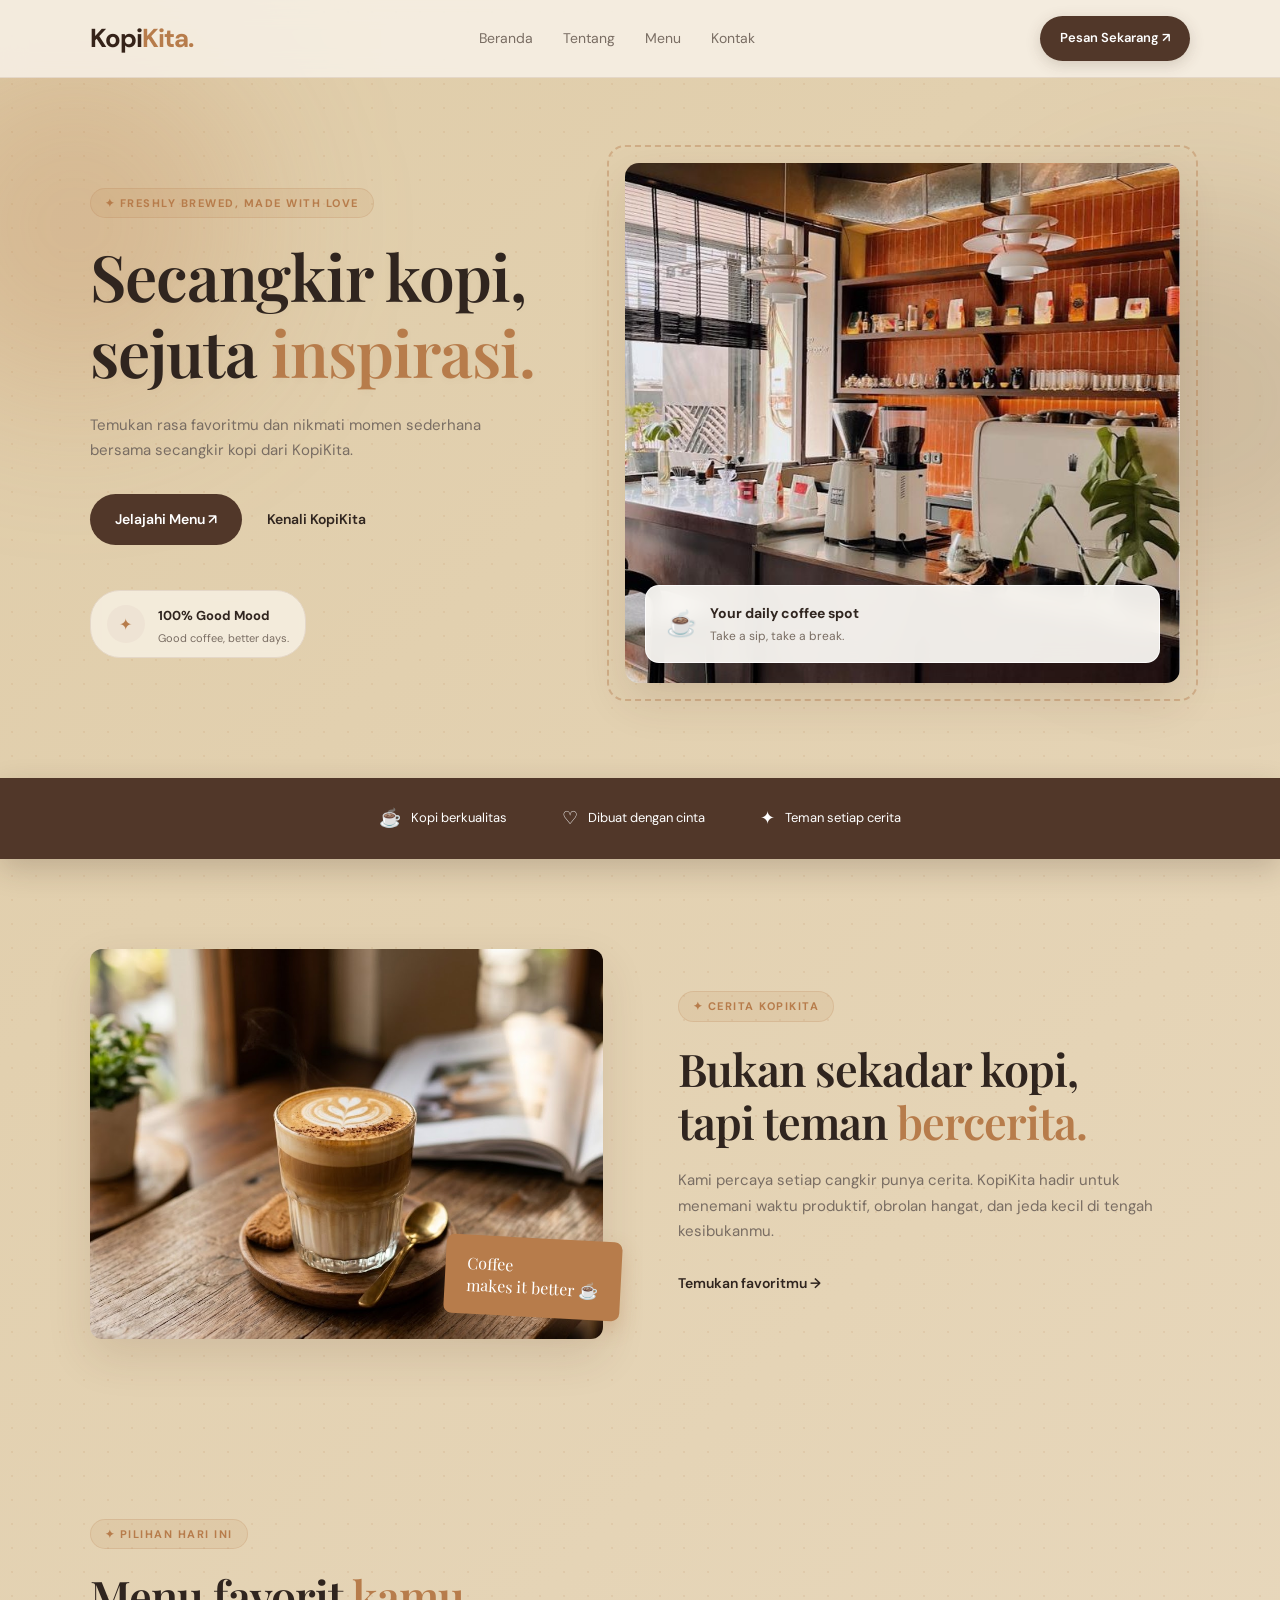
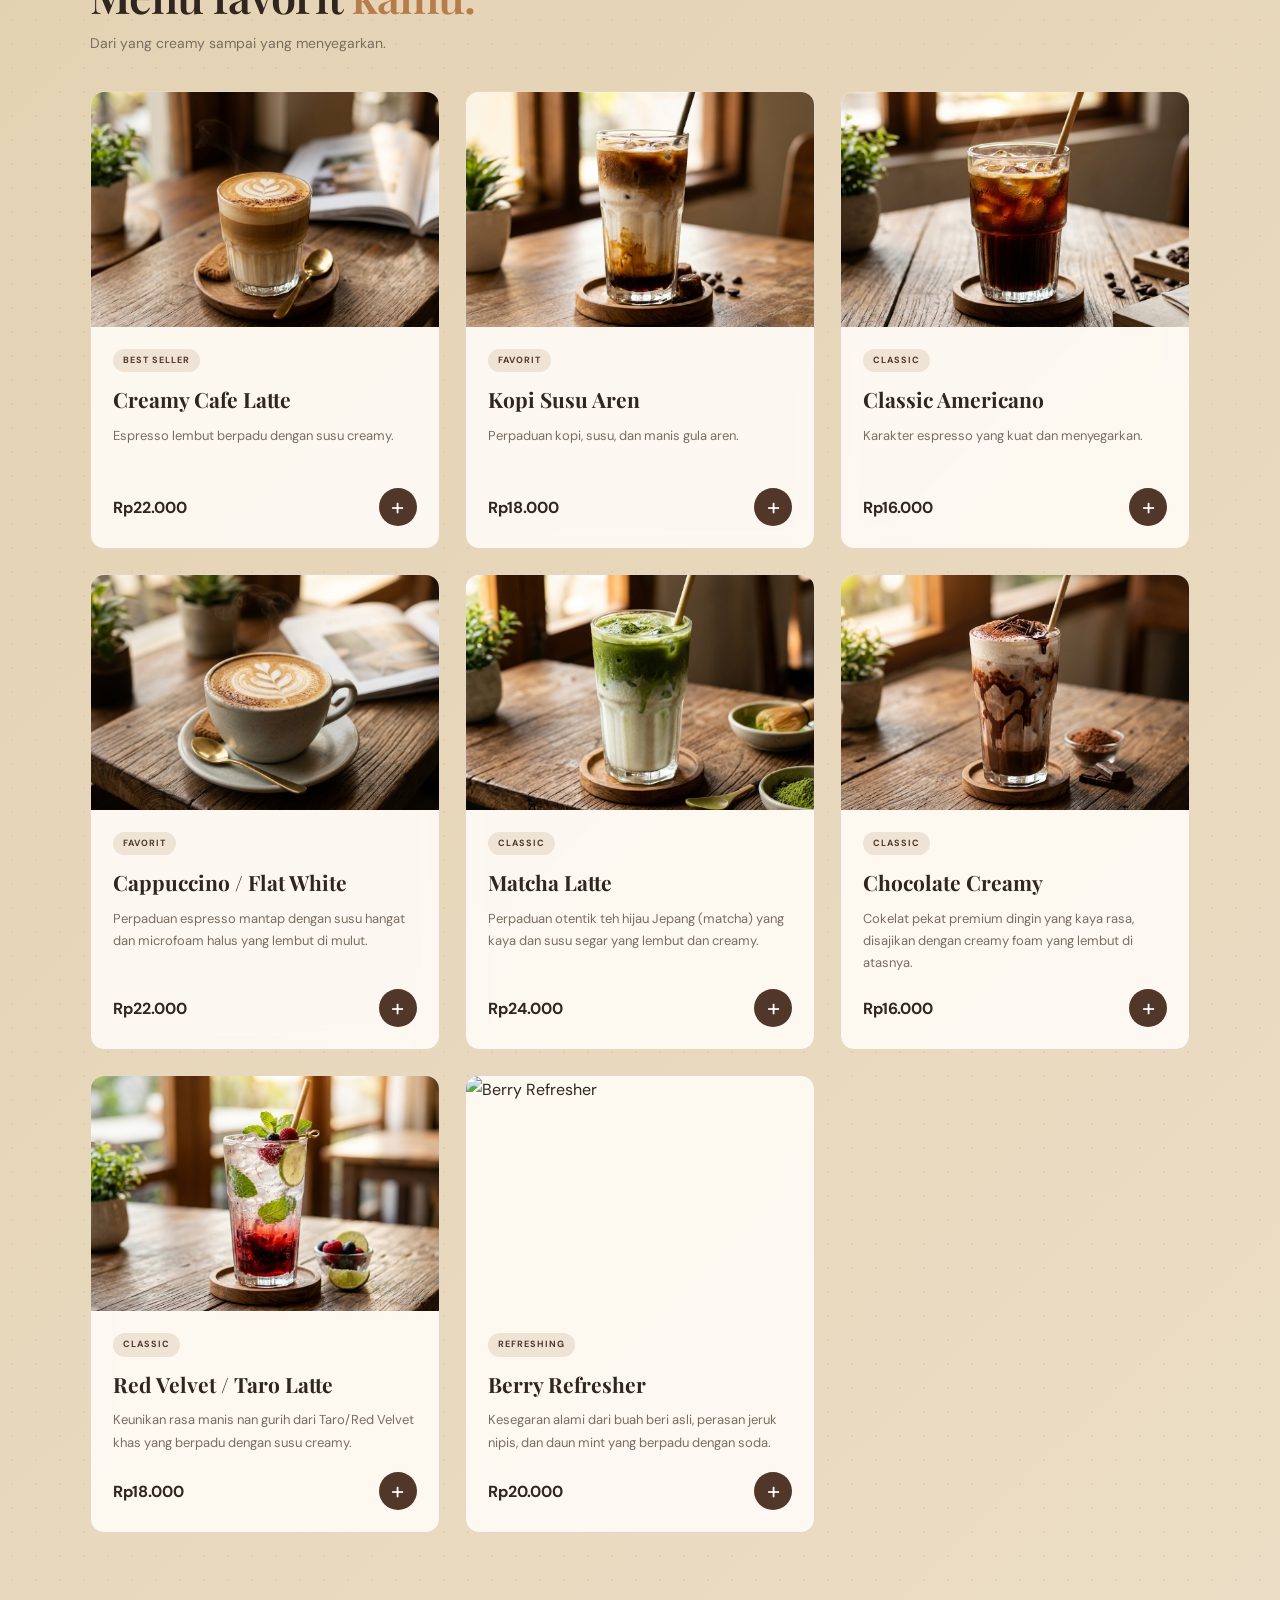
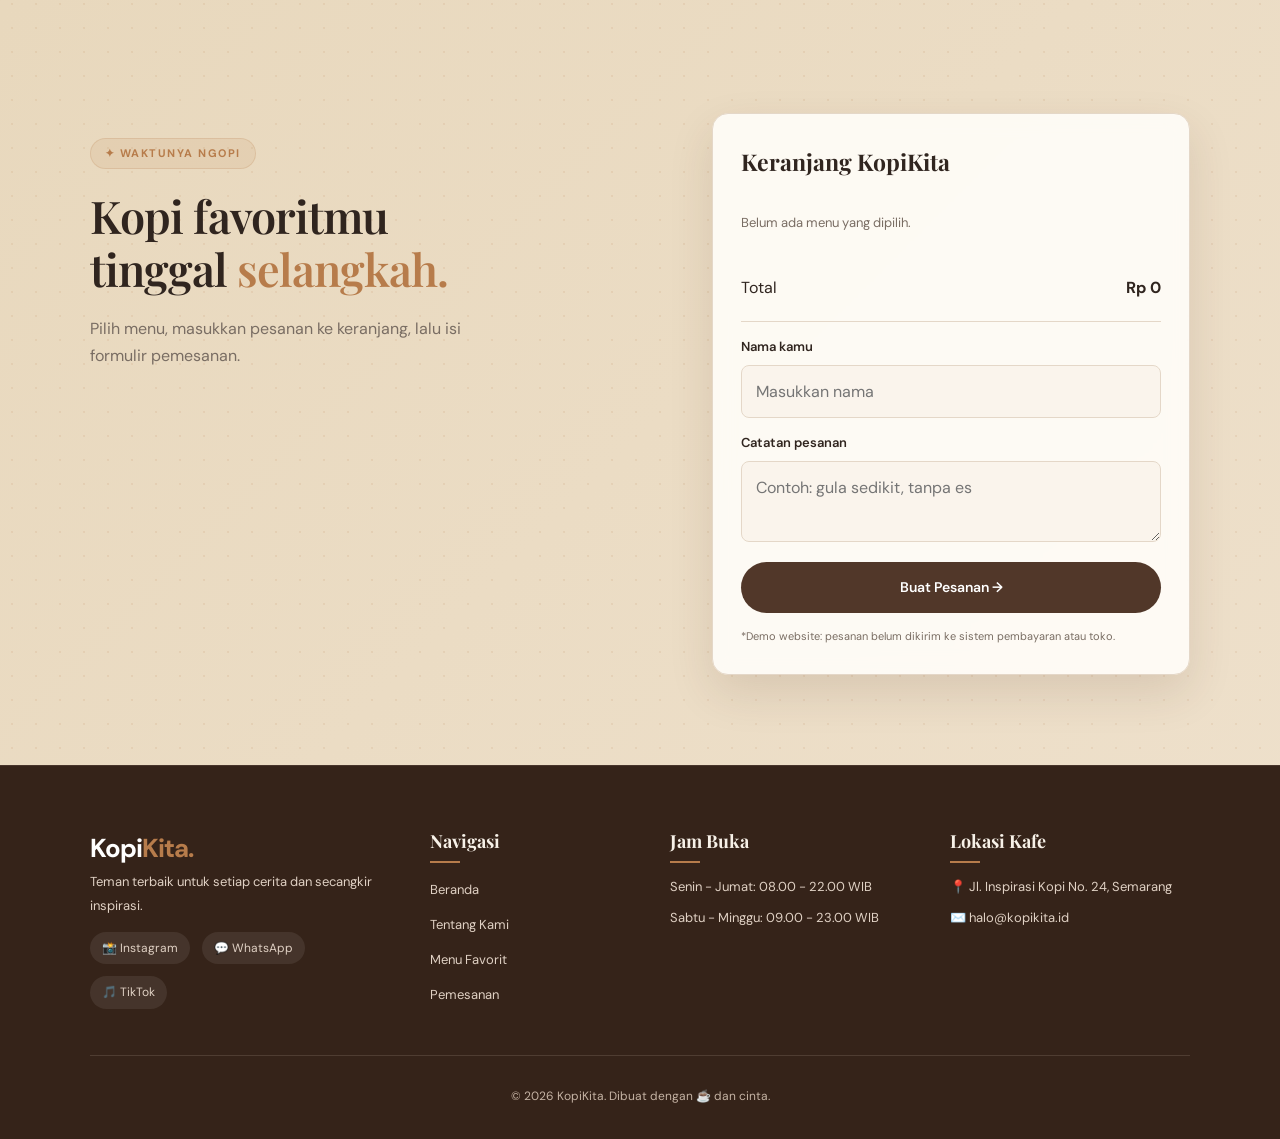
==== commit 17d91af0: "Initial commit - Website KopiKita UTS" ====
--- a/HMTL/index.html
+++ b/HMTL/index.html
@@ -1,292 +1,291 @@
-
 <!DOCTYPE html>
 <html lang="id">
 <head>
-  <meta charset="UTF-8">
-  <meta name="viewport" content="width=device-width, initial-scale=1.0">
-  <meta name="description" content="KopiKita - kopi pilihan, suasana hangat, dan momen kecil yang berarti.">
-  <title>KopiKita | Your Daily Coffee Moment</title>
-  <link rel="stylesheet" href="../CSS/style.css">
-  <script src="../JS/script.js" defer></script>
+    <meta charset="UTF-8">
+    <meta name="viewport" content="width=device-width, initial-scale=1.0">
+    <title>KopiKita | Coffee & Good Mood</title>
+    <link rel="stylesheet" href="../CSS/style.css">
+    <script src="../JS/script.js" defer></script>
 </head>
 <body>
-  <header class="site-header">
-    <nav class="navbar container" aria-label="Navigasi utama">
-      <a class="brand" href="#beranda" aria-label="KopiKita beranda">
-        <span class="brand-icon">☕</span>
-        <span>KopiKita<span class="brand-dot">.</span></span>
-      </a>
-      <button class="menu-toggle" id="menuToggle" aria-label="Buka menu" aria-expanded="false" aria-controls="navLinks">☰</button>
-      <div class="nav-links" id="navLinks">
-        <a class="nav-link active" href="#beranda">Beranda</a>
-        <a class="nav-link" href="#tentang">Tentang</a>
-        <a class="nav-link" href="#menu">Menu</a>
-        <a class="nav-link" href="#ulasan">Ulasan</a>
-        <a class="nav-link" href="#faq">FAQ</a>
-        <a class="button button-small" href="#pesan">Pesan Sekarang</a>
-      </div>
-      <button class="theme-toggle" id="themeToggle" aria-label="Aktifkan dark mode" title="Ganti tema">☾</button>
-    </nav>
-  </header>
-
-  <main>
-    <section class="hero section" id="beranda">
-      <div class="container hero-grid">
-        <div class="hero-copy">
-          <span class="eyebrow"><span class="eyebrow-line"></span> YOUR DAILY COFFEE MOMENT</span>
-          <h1>Cerita indah dimulai dari <span>secangkir kopi.</span></h1>
-          <p>Temukan rasa favoritmu di KopiKita. Kopi pilihan, suasana hangat, dan momen kecil yang membuat harimu lebih berarti.</p>
-          <div class="hero-actions">
-            <a class="button" href="#menu">Jelajahi Menu <span aria-hidden="true">→</span></a>
-            <a class="button button-outline" href="#tentang">Kenali Kami</a>
-          </div>
-          <div class="hero-note"><span class="status-dot"></span> Dibuat dengan hati, disajikan dengan rasa.</div>
+
+    <header class="navbar">
+        <a href="#beranda" class="logo">Kopi<span>Kita.</span></a>
+
+        <button class="menu-toggle" id="menuToggle" aria-label="Buka navigasi">
+            ☰
+        </button>
+
+        <nav id="navMenu">
+            <a href="#beranda">Beranda</a>
+            <a href="#tentang">Tentang</a>
+            <a href="#menu">Menu</a>
+            <a href="#kontak">Kontak</a>
+        </nav>
+
+        <a href="#menu" class="nav-button">Pesan Sekarang ↗</a>
+    </header>
+
+    <main>
+        <section class="hero" id="beranda">
+            <div class="hero-content">
+                <p class="eyebrow">✦ FRESHLY BREWED, MADE WITH LOVE</p>
+                <h1>Secangkir kopi,<br>sejuta <span>inspirasi.</span></h1>
+                <p class="hero-description">
+                    Temukan rasa favoritmu dan nikmati momen sederhana
+                    bersama secangkir kopi dari KopiKita.
+                </p>
+
+                <div class="hero-actions">
+                    <a href="#menu" class="button button-dark">Jelajahi Menu ↗</a>
+                    <a href="#tentang" class="text-link">Kenali KopiKita</a>
+                </div>
+
+                <div class="hero-note">
+                    <span class="note-icon">✦</span>
+                    <div>
+                        <strong>100% Good Mood</strong>
+                        <p>Good coffee, better days.</p>
+                    </div>
+                </div>
+            </div>
+
+            <div class="hero-image-wrap">
+                <img
+                    src="../Image/image1.jpg"
+                    alt="Suasana hangat di dalam kafe KopiKita"
+                    class="hero-image"
+                    onerror="this.onerror=null;this.src='../Image/menu1.jpg';"
+                >
+                <div class="image-label">
+                    <span>☕</span>
+                    <div>
+                        <strong>Your daily coffee spot</strong>
+                        <small>Take a sip, take a break.</small>
+                    </div>
+                </div>
+            </div>
+        </section>
+
+        <section class="benefits">
+            <div>☕ <span>Kopi berkualitas</span></div>
+            <div>♡ <span>Dibuat dengan cinta</span></div>
+            <div>✦ <span>Teman setiap cerita</span></div>
+        </section>
+
+        <section class="about section" id="tentang">
+            <div class="about-image">
+                <img
+                    src="../Image/image2.jpg"
+                    alt="Kopi latte dengan latte art"
+                >
+                <span class="image-sticker">Coffee<br>makes it better ☕</span>
+            </div>
+
+            <div class="about-content">
+                <p class="eyebrow">✦ CERITA KOPIKITA</p>
+                <h2>Bukan sekadar kopi,<br>tapi teman <span>bercerita.</span></h2>
+                <p>
+                    Kami percaya setiap cangkir punya cerita. KopiKita hadir
+                    untuk menemani waktu produktif, obrolan hangat, dan jeda
+                    kecil di tengah kesibukanmu.
+                </p>
+                <a href="#menu" class="text-link">Temukan favoritmu →</a>
+            </div>
+        </section>
+
+        <section class="menu-section section" id="menu">
+            <div class="section-heading">
+                <div>
+                    <p class="eyebrow">✦ PILIHAN HARI INI</p>
+                    <h2>Menu favorit <span>kamu.</span></h2>
+                    <p>Dari yang creamy sampai yang menyegarkan.</p>
+                </div>
+            </div>
+
+            <div class="menu-grid">
+                <article class="menu-card">
+                    <img src="../Image/image2.jpg" alt="Creamy Cafe Latte" class="menu-image">
+                    <div class="menu-info">
+                        <span class="menu-tag">BEST SELLER</span>
+                        <h3>Creamy Cafe Latte</h3>
+                        <p>Espresso lembut berpadu dengan susu creamy.</p>
+                        <div class="menu-bottom">
+                            <strong>Rp22.000</strong>
+                            <button class="add-button" data-name="Creamy Cafe Latte" data-price="22000">+</button>
+                        </div>
+                    </div>
+                </article>
+
+                <article class="menu-card">
+                    <img src="../Image/image3.jpg" alt="Kopi Susu Aren" class="menu-image">
+                    <div class="menu-info">
+                        <span class="menu-tag">FAVORIT</span>
+                        <h3>Kopi Susu Aren</h3>
+                        <p>Perpaduan kopi, susu, dan manis gula aren.</p>
+                        <div class="menu-bottom">
+                            <strong>Rp18.000</strong>
+                            <button class="add-button" data-name="Kopi Susu Aren" data-price="18000">+</button>
+                        </div>
+                    </div>
+                </article>
+
+                <article class="menu-card">
+                    <img src="../Image/image4.jpg" alt="Classic Americano" class="menu-image">
+                    <div class="menu-info">
+                        <span class="menu-tag">CLASSIC</span>
+                        <h3>Classic Americano</h3>
+                        <p>Karakter espresso yang kuat dan menyegarkan.</p>
+                        <div class="menu-bottom">
+                            <strong>Rp16.000</strong>
+                            <button class="add-button" data-name="Classic Americano" data-price="16000">+</button>
+                        </div>
+                    </div>
+                </article>
+                
+                <article class="menu-card">
+                    <img src="../Image/image5.jpg" alt="Cappuccino / Flat White" class="menu-image">
+                    <div class="menu-info">
+                        <span class="menu-tag">FAVORIT</span>
+                        <h3>Cappuccino / Flat White</h3>
+                        <p>Perpaduan espresso mantap dengan susu hangat dan microfoam halus yang lembut di mulut.</p>
+                        <div class="menu-bottom">
+                            <strong>Rp22.000</strong>
+                            <button class="add-button" data-name="Cappuccino / Flat White" data-price="22000">+</button>
+                        </div>
+                    </div>
+                </article>
+
+                <article class="menu-card">
+                    <img src="../Image/image6.jpg" alt="Matcha Latte" class="menu-image">
+                    <div class="menu-info">
+                        <span class="menu-tag">CLASSIC</span>
+                        <h3>Matcha Latte</h3>
+                        <p>Perpaduan otentik teh hijau Jepang (matcha) yang kaya dan susu segar yang lembut dan creamy.</p>
+                        <div class="menu-bottom">
+                            <strong>Rp24.000</strong>
+                            <button class="add-button" data-name="Matcha Latte" data-price="24000">+</button>
+                        </div>
+                    </div>
+                </article>
+
+                <article class="menu-card">
+                    <img src="../Image/image7.jpg" alt="Chocolate Creamy" class="menu-image">
+                    <div class="menu-info">
+                        <span class="menu-tag">CLASSIC</span>
+                        <h3>Chocolate Creamy</h3>
+                        <p>Cokelat pekat premium dingin yang kaya rasa, disajikan dengan creamy foam yang lembut di atasnya.</p>
+                        <div class="menu-bottom">
+                            <strong>Rp16.000</strong>
+                            <button class="add-button" data-name="Chocolate Creamy" data-price="16000">+</button>
+                        </div>
+                    </div>
+                </article>
+
+                <article class="menu-card">
+                    <img src="../Image/image8.jpg" alt="Red Velvet / Taro Latte" class="menu-image">
+                    <div class="menu-info">
+                        <span class="menu-tag">CLASSIC</span>
+                        <h3>Red Velvet / Taro Latte</h3>
+                        <p>Keunikan rasa manis nan gurih dari Taro/Red Velvet khas yang berpadu dengan susu creamy.</p>
+                        <div class="menu-bottom">
+                            <strong>Rp18.000</strong>
+                            <button class="add-button" data-name="Red Velvet / Taro Latte" data-price="18000">+</button>
+                        </div>
+                    </div>
+                </article>
+
+                <article class="menu-card">
+                    <img src="../Image/image9.jpg" alt="Berry Refresher" class="menu-image">
+                    <div class="menu-info">
+                        <span class="menu-tag">REFRESHING</span>
+                        <h3>Berry Refresher</h3>
+                        <p>Kesegaran alami dari buah beri asli, perasan jeruk nipis, dan daun mint yang berpadu dengan soda.</p>
+                        <div class="menu-bottom">
+                            <strong>Rp20.000</strong>
+                            <button class="add-button" data-name="Berry Refresher" data-price="20000">+</button>
+                        </div>
+                    </div>
+                </article>
+            </div>
+        </section>
+
+        <section class="order-section section" id="kontak">
+            <div class="order-copy">
+                <p class="eyebrow">✦ WAKTUNYA NGOPI</p>
+                <h2>Kopi favoritmu<br>tinggal <span>selangkah.</span></h2>
+                <p>Pilih menu, masukkan pesanan ke keranjang, lalu isi formulir pemesanan.</p>
+            </div>
+
+            <div class="order-card">
+                <h3>Keranjang KopiKita</h3>
+                <div id="cartItems">
+                    <p class="empty-cart">Belum ada menu yang dipilih.</p>
+                </div>
+                <div class="cart-total">
+                    <span>Total</span>
+                    <strong id="cartTotal">Rp0</strong>
+                </div>
+
+                <form id="orderForm">
+                    <label for="customerName">Nama kamu</label>
+                    <input type="text" id="customerName" placeholder="Masukkan nama" required>
+
+                    <label for="customerNote">Catatan pesanan</label>
+                    <textarea id="customerNote" placeholder="Contoh: gula sedikit, tanpa es"></textarea>
+
+                    <button type="submit" class="button button-dark full-button">
+                        Buat Pesanan →
+                    </button>
+                </form>
+                <p class="demo-note">*Demo website: pesanan belum dikirim ke sistem pembayaran atau toko.</p>
+            </div>
+        </section>
+    </main>
+
+    <footer class="footer">
+        <div class="footer-container">
+            <!-- Kolom 1: Brand & Sosial Media -->
+            <div class="footer-col">
+                <a href="#beranda" class="logo">Kopi<span>Kita.</span></a>
+                <p>Teman terbaik untuk setiap cerita dan secangkir inspirasi.</p>
+                <div class="social-links">
+                    <a href="#" aria-label="Instagram">📸 Instagram</a>
+                    <a href="#" aria-label="WhatsApp">💬 WhatsApp</a>
+                    <a href="#" aria-label="TikTok">🎵 TikTok</a>
+                </div>
+            </div>
+
+            <!-- Kolom 2: Navigasi Cepat -->
+            <div class="footer-col">
+                <h4>Navigasi</h4>
+                <ul>
+                    <li><a href="#beranda">Beranda</a></li>
+                    <li><a href="#tentang">Tentang Kami</a></li>
+                    <li><a href="#menu">Menu Favorit</a></li>
+                    <li><a href="#kontak">Pemesanan</a></li>
+                </ul>
+            </div>
+
+            <!-- Kolom 3: Jam Operasional -->
+            <div class="footer-col">
+                <h4>Jam Buka</h4>
+                <p>Senin - Jumat: 08.00 - 22.00 WIB</p>
+                <p>Sabtu - Minggu: 09.00 - 23.00 WIB</p>
+            </div>
+
+            <!-- Kolom 4: Lokasi -->
+            <div class="footer-col">
+                <h4>Lokasi Kafe</h4>
+                <p>📍 Jl. Inspirasi Kopi No. 24, Semarang</p>
+                <p>✉️ halo@kopikita.id</p>
+            </div>
         </div>
-        <div class="hero-visual" aria-label="Foto kopi latte">
-          <div class="hero-orbit"></div>
-          <div class="floating-label label-fresh"><span>✦</span> Freshly brewed</div>
-          <img class="hero-photo" src="https://images.unsplash.com/photo-1509042239860-f550ce710b93?auto=format&fit=crop&w=1000&q=85" alt="Secangkir kopi latte hangat" fetchpriority="high">
-          <div class="floating-label label-mood"><strong>100%</strong><span>Good mood</span></div>
-          <span class="spark spark-one">✦</span>
-          <span class="spark spark-two">✧</span>
+
+        <div class="footer-bottom">
+            <small>© <span id="year"></span> KopiKita. Dibuat dengan ☕ dan cinta.</small>
         </div>
-      </div>
-    </section>
-
-    <section class="benefits-strip" aria-label="Keunggulan KopiKita">
-      <div class="container benefits-grid">
-        <article class="benefit">
-          <span class="benefit-icon">✿</span>
-          <div><h2>Biji Kopi Pilihan</h2><p>Rasa nikmat dari bahan berkualitas.</p></div>
-        </article>
-        <article class="benefit">
-          <span class="benefit-icon">♡</span>
-          <div><h2>Dibuat dengan Hati</h2><p>Disiapkan fresh untuk setiap pesanan.</p></div>
-        </article>
-        <article class="benefit">
-          <span class="benefit-icon">☀</span>
-          <div><h2>Suasana Hangat</h2><p>Teman terbaik untuk jeda harianmu.</p></div>
-        </article>
-      </div>
-    </section>
-
-    <section class="section about-section" id="tentang">
-      <div class="container about-grid">
-        <div class="about-visual">
-          <img src="https://images.unsplash.com/photo-1445116572660-236099ec97a0?auto=format&fit=crop&w=900&q=85" alt="Suasana nyaman di kedai kopi" loading="lazy">
-          <div class="photo-note">
-            <span>EST. WITH LOVE</span>
-            <strong>Secangkir jeda untukmu.</strong>
-          </div>
-        </div>
-        <div class="about-copy">
-          <span class="eyebrow">CERITA KAMI</span>
-          <h2>Bukan sekadar kopi, tapi <span>teman untuk setiap cerita.</span></h2>
-          <p>KopiKita hadir untuk menemani pagi yang sibuk, obrolan bersama teman, sampai waktu tenang untuk diri sendiri. Kami percaya, hal sederhana bisa membuat hari terasa lebih istimewa.</p>
-          <p>Pilih minuman favoritmu, nikmati aromanya, dan ciptakan momen kecil versimu sendiri.</p>
-          <a class="text-link" href="#menu">Temukan menu favorit <span>→</span></a>
-          <div class="mini-stats">
-            <div><strong>Fresh</strong><span>Diracik saat dipesan</span></div>
-            <div><strong>Cozy</strong><span>Rasa dan suasana hangat</span></div>
-          </div>
-        </div>
-      </div>
-    </section>
-
-    <section class="section menu-section" id="menu">
-      <div class="container">
-        <div class="section-heading">
-          <span class="eyebrow">PILIHAN FAVORIT</span>
-          <h2>Temukan <span>teman harimu.</span></h2>
-          <p>Dari kopi klasik sampai camilan manis, ada sesuatu untuk setiap suasana.</p>
-        </div>
-        <div class="filter-buttons" role="group" aria-label="Filter kategori menu">
-          <button class="filter-button active" data-category="all" aria-pressed="true">Semua Menu</button>
-          <button class="filter-button" data-category="coffee" aria-pressed="false">Coffee</button>
-          <button class="filter-button" data-category="non-coffee" aria-pressed="false">Non-Coffee</button>
-          <button class="filter-button" data-category="snack" aria-pressed="false">Snack</button>
-        </div>
-
-        <div class="menu-grid">
-          <article class="menu-card" data-category="coffee">
-            <div class="menu-visual">
-              <img class="menu-photo" src="https://images.unsplash.com/photo-1461023058943-07fcbe16d735?auto=format&fit=crop&w=800&q=85" alt="Es kopi susu" loading="lazy">
-              <span class="menu-tag">BEST SELLER</span>
-            </div>
-            <div class="menu-info">
-              <span class="menu-category">COFFEE</span>
-              <h3>Classic Latte</h3>
-              <p>Espresso dan susu lembut dengan rasa seimbang.</p>
-              <div class="menu-bottom"><strong>Rp22.000</strong><button class="add-button" data-name="Classic Latte" data-price="22000" aria-label="Tambah Classic Latte">+</button></div>
-            </div>
-          </article>
-
-          <article class="menu-card" data-category="coffee">
-            <div class="menu-visual">
-              <img class="menu-photo" src="https://images.unsplash.com/photo-1517701604599-bb29b565090c?auto=format&fit=crop&w=800&q=85" alt="Kopi espresso" loading="lazy">
-              <span class="menu-tag">COFFEE TIME</span>
-            </div>
-            <div class="menu-info">
-              <span class="menu-category">COFFEE</span>
-              <h3>Caramel Macchiato</h3>
-              <p>Kopi dengan sentuhan karamel yang manis.</p>
-              <div class="menu-bottom"><strong>Rp26.000</strong><button class="add-button" data-name="Caramel Macchiato" data-price="26000" aria-label="Tambah Caramel Macchiato">+</button></div>
-            </div>
-          </article>
-
-          <article class="menu-card" data-category="non-coffee">
-            <div class="menu-visual">
-              <img class="menu-photo" src="https://images.unsplash.com/photo-1515823064-d6e0c04616a7?auto=format&fit=crop&w=800&q=85" alt="Minuman matcha" loading="lazy">
-              <span class="menu-tag">FRESH PICK</span>
-            </div>
-            <div class="menu-info">
-              <span class="menu-category">NON-COFFEE</span>
-              <h3>Matcha Cloud</h3>
-              <p>Matcha dengan perpaduan susu yang lembut.</p>
-              <div class="menu-bottom"><strong>Rp24.000</strong><button class="add-button" data-name="Matcha Cloud" data-price="24000" aria-label="Tambah Matcha Cloud">+</button></div>
-            </div>
-          </article>
-
-          <article class="menu-card" data-category="non-coffee">
-            <div class="menu-visual">
-              <img class="menu-photo" src="https://images.unsplash.com/photo-1572490122747-3968b75cc699?auto=format&fit=crop&w=800&q=85" alt="Minuman cokelat dingin" loading="lazy">
-              <span class="menu-tag">SWEET MOOD</span>
-            </div>
-            <div class="menu-info">
-              <span class="menu-category">NON-COFFEE</span>
-              <h3>Choco Mood</h3>
-              <p>Cokelat nikmat untuk menemani waktu santai.</p>
-              <div class="menu-bottom"><strong>Rp20.000</strong><button class="add-button" data-name="Choco Mood" data-price="20000" aria-label="Tambah Choco Mood">+</button></div>
-            </div>
-          </article>
-
-          <article class="menu-card" data-category="snack">
-            <div class="menu-visual">
-              <img class="menu-photo" src="https://images.unsplash.com/photo-1555507036-ab1f4038808a?auto=format&fit=crop&w=800&q=85" alt="Croissant renyah" loading="lazy">
-              <span class="menu-tag">BAKED FRESH</span>
-            </div>
-            <div class="menu-info">
-              <span class="menu-category">SNACK</span>
-              <h3>Butter Croissant</h3>
-              <p>Pastry renyah untuk teman minum kopi.</p>
-              <div class="menu-bottom"><strong>Rp18.000</strong><button class="add-button" data-name="Butter Croissant" data-price="18000" aria-label="Tambah Butter Croissant">+</button></div>
-            </div>
-          </article>
-
-          <article class="menu-card" data-category="snack">
-            <div class="menu-visual">
-              <img class="menu-photo" src="https://images.unsplash.com/photo-1578985545062-69928b1d9587?auto=format&fit=crop&w=800&q=85" alt="Potongan kue cokelat" loading="lazy">
-              <span class="menu-tag">SWEET TREAT</span>
-            </div>
-            <div class="menu-info">
-              <span class="menu-category">SNACK</span>
-              <h3>Sweet Slice</h3>
-              <p>Potongan kue manis untuk hari spesialmu.</p>
-              <div class="menu-bottom"><strong>Rp20.000</strong><button class="add-button" data-name="Sweet Slice" data-price="20000" aria-label="Tambah Sweet Slice">+</button></div>
-            </div>
-          </article>
-        </div>
-      </div>
-    </section>
-
-    <section class="section reviews-section" id="ulasan">
-      <div class="container">
-        <div class="section-heading">
-          <span class="eyebrow">KATA MEREKA</span>
-          <h2>Momen kecil, <span>cerita besar.</span></h2>
-          <p>Contoh ulasan untuk memperlihatkan pengalaman pelanggan di landing page.</p>
-        </div>
-        <div class="reviews-grid">
-          <article class="review-card">
-            <div class="stars" aria-label="5 dari 5 bintang">★★★★★</div>
-            <p>“Kopinya enak dan tampilannya cantik. Cocok buat nemenin belajar atau ngobrol santai.”</p>
-            <div class="review-person"><span class="avatar">A</span><div><strong>Annisa</strong><small>Pencinta latte</small></div></div>
-          </article>
-          <article class="review-card featured-review">
-            <div class="stars" aria-label="5 dari 5 bintang">★★★★★</div>
-            <p>“Matcha-nya lembut, croissant-nya juga pas. Suka banget sama suasana hangat KopiKita.”</p>
-            <div class="review-person"><span class="avatar">D</span><div><strong>Dimas</strong><small>Pengunjung</small></div></div>
-          </article>
-          <article class="review-card">
-            <div class="stars" aria-label="5 dari 5 bintang">★★★★★</div>
-            <p>“Pilihan menunya beragam dan proses pesan di website ini gampang dipahami.”</p>
-            <div class="review-person"><span class="avatar">N</span><div><strong>Nadia</strong><small>Penikmat kopi</small></div></div>
-          </article>
-        </div>
-        <p class="sample-note">*Ulasan di atas adalah contoh tampilan, bukan testimoni pelanggan terverifikasi.</p>
-      </div>
-    </section>
-
-    <section class="section order-section" id="pesan">
-      <div class="container order-grid">
-        <div class="order-copy">
-          <span class="eyebrow">YOUR COFFEE, YOUR MOMENT</span>
-          <h2>Sudah tahu mau <span>pesan apa?</span></h2>
-          <p>Pilih menu favoritmu, atur jumlahnya, lalu isi nama untuk melihat ringkasan pesanan demo.</p>
-          <div class="order-promise"><span>✓</span> Mudah dipilih <span>✓</span> Harga terlihat <span>✓</span> Praktis</div>
-          <img class="order-photo" src="https://images.unsplash.com/photo-1495474472287-4d71bcdd2085?auto=format&fit=crop&w=900&q=85" alt="Kopi dan biji kopi di atas meja" loading="lazy">
-        </div>
-        <div class="cart-card">
-          <div class="cart-heading">
-            <div><h3>Keranjang Pesanan</h3><p><span id="cartCount">0 item</span> dipilih</p></div>
-            <span class="cart-heading-icon">🛍️</span>
-          </div>
-          <ul class="cart-list" id="cartList" aria-live="polite"><li class="empty-cart">Keranjang masih kosong. Yuk, pilih menu!</li></ul>
-          <div class="cart-total"><span>Total pembayaran</span><strong id="cartTotal">Rp0</strong></div>
-          <button class="clear-cart" id="clearCart" type="button">Kosongkan keranjang</button>
-          <form class="order-form" id="orderForm">
-            <div class="field"><label for="customerName">Nama pemesan</label><input id="customerName" name="customerName" type="text" placeholder="Masukkan nama kamu" required maxlength="60"></div>
-            <div class="field"><label for="customerNote">Catatan (opsional)</label><input id="customerNote" name="customerNote" type="text" placeholder="Contoh: less sugar" maxlength="120"></div>
-            <button class="button order-submit" type="submit">Buat Pesanan Demo <span>→</span></button>
-          </form>
-          <p class="demo-disclaimer">Ini merupakan simulasi front-end. Pesanan tidak dikirim ke kedai dan tidak ada pembayaran sungguhan.</p>
-        </div>
-      </div>
-    </section>
-
-    <section class="section faq-section" id="faq">
-      <div class="container faq-container">
-        <div class="section-heading">
-          <span class="eyebrow">ADA PERTANYAAN?</span>
-          <h2>Yang sering <span>ditanyakan.</span></h2>
-        </div>
-        <div class="faq-list">
-          <article class="faq-item">
-            <h3><button class="faq-question" aria-expanded="false" type="button">Apakah bisa memesan lewat website ini?<span>+</span></button></h3>
-            <div class="faq-answer" hidden><p>Website ini adalah proyek latihan. Formulir hanya menampilkan ringkasan pesanan sebagai simulasi dan belum terhubung ke sistem pemesanan sungguhan.</p></div>
-          </article>
-          <article class="faq-item">
-            <h3><button class="faq-question" aria-expanded="false" type="button">Bagaimana cara menambah menu?<span>+</span></button></h3>
-            <div class="faq-answer" hidden><p>Pilih bagian menu, lalu tekan tombol plus pada kartu produk. Jumlah dan total harga akan otomatis diperbarui.</p></div>
-          </article>
-          <article class="faq-item">
-            <h3><button class="faq-question" aria-expanded="false" type="button">Apakah tampilan mendukung HP?<span>+</span></button></h3>
-            <div class="faq-answer" hidden><p>Ya. CSS menggunakan media query agar navigasi, kartu menu, dan formulir menyesuaikan ukuran layar.</p></div>
-          </article>
-        </div>
-      </div>
-    </section>
-
-    <section class="cta-band">
-      <div class="container cta-content">
-        <div>
-          <span class="eyebrow">TAKE A LITTLE BREAK</span>
-          <h2>Hari yang sibuk juga butuh jeda.</h2>
-          <p>Temukan rasa favoritmu dan nikmati momen kecil hari ini.</p>
-        </div>
-        <a class="button button-light" href="#menu">Lihat Menu <span>→</span></a>
-      </div>
-    </section>
-  </main>
-
-  <footer class="site-footer">
-    <div class="container footer-content">
-      <a class="brand" href="#beranda"><span class="brand-icon">☕</span><span>KopiKita<span class="brand-dot">.</span></span></a>
-      <p>© <span id="currentYear"></span> KopiKita. Dibuat untuk proyek UTS Pemrograman Web Dasar.</p>
-      <a href="#beranda" class="back-top">Kembali ke atas ↑</a>
-    </div>
-  </footer>
-
-  <div class="toast" id="toast" role="status" aria-live="polite"></div>
+    </footer>
+
 </body>
-</html>
+</html>
--- a/CSS/style.css
+++ b/CSS/style.css
@@ -1,591 +1,449 @@
-
-/* ==========================================
-   KOPIKITA — PREMIUM COFFEE SHOP
-   Palette: Espresso, Cream, Caramel
-========================================== */
-
 @import url('https://fonts.googleapis.com/css2?family=DM+Sans:wght@400;500;600;700&family=Playfair+Display:wght@500;600;700&display=swap');
 
 :root {
-    --coffee-950: #21150f;
-    --coffee-900: #2c1c14;
-    --coffee-800: #42291d;
-    --coffee-700: #62412e;
-    --caramel: #b9824d;
-    --caramel-light: #d5ac7b;
-    --cream: #f8f3eb;
-    --cream-deep: #efe4d5;
+    --cream: #f7f1e8;
+    --cream-dark: #eee3d4;
+    --brown: #513729;
+    --brown-dark: #352319;
+    --caramel: #b77c4b;
+    --text: #30251f;
+    --muted: #796d63;
     --white: #fffdf9;
-    --text: #33251e;
-    --muted: #83766b;
-    --line: #e8ded1;
-    --surface: #fffdf9;
-    --shadow: 0 18px 50px rgba(52, 32, 19, .09);
-    --radius: 22px;
-    --transition: .25s ease;
+    --border: #e4d7c8;
+    --shadow: 0 18px 45px rgba(70, 45, 28, 0.12);
 }
 
 * {
     box-sizing: border-box;
+    margin: 0;
+    padding: 0;
 }
 
 html {
     scroll-behavior: smooth;
-    scroll-padding-top: 95px;
-}
-
+    scroll-padding-top: 90px;
+}
+
+/* BACKGROUND BERGERAK + TEKSTUR POLKADOT AESTHETIC */
 body {
-    margin: 0;
     font-family: 'DM Sans', sans-serif;
-    background: var(--white);
     color: var(--text);
     line-height: 1.7;
-    transition: background var(--transition), color var(--transition);
-}
-
-body, button, input {
-    font-family: 'DM Sans', sans-serif;
-}
-
-button, a {
-    -webkit-tap-highlight-color: transparent;
+    background-color: #f7f1e8;
+    background-image: 
+        radial-gradient(rgba(183, 124, 75, 0.12) 1px, transparent 1px),
+        linear-gradient(-45deg, #f7f1e8, #ebdcd0, #f4e8d9, #dfcca8);
+    background-size: 24px 24px, 400% 400%;
+    animation: gradientBG 10s ease infinite;
+    position: relative;
+    overflow-x: hidden;
+}
+
+@keyframes gradientBG {
+    0% { background-position: 0px 0px, 0% 50%; }
+    50% { background-position: 12px 12px, 100% 50%; }
+    100% { background-position: 0px 0px, 0% 50%; }
+}
+
+/* ORNAMEN CAHAYA MELAYANG DI BACKGROUND HERO */
+body::before,
+body::after {
+    content: '';
+    position: absolute;
+    border-radius: 50%;
+    filter: blur(80px);
+    z-index: -1;
+    pointer-events: none;
+}
+
+body::before {
+    width: 350px;
+    height: 350px;
+    top: 50px;
+    left: -100px;
+    background: rgba(183, 124, 75, 0.25);
+}
+
+body::after {
+    width: 400px;
+    height: 400px;
+    top: 200px;
+    right: -120px;
+    background: rgba(81, 55, 41, 0.15);
+}
+
+a {
+    text-decoration: none;
+    color: inherit;
+}
+
+button,
+input,
+textarea {
+    font: inherit;
 }
 
 button {
     cursor: pointer;
 }
 
-button, input {
-    font-size: inherit;
-}
-
-a {
-    color: inherit;
-    text-decoration: none;
-}
-
-img {
-    max-width: 100%;
-    display: block;
-}
-
-h1, h2, h3, p {
-    margin-top: 0;
-}
-
-h1, h2, h3 {
-    line-height: 1.2;
-}
-
-h1, .section-heading h2, .about-content h2,
-.order-grid h2, .cta-content h2 {
-    font-family: 'Playfair Display', Georgia, serif;
-    letter-spacing: -.7px;
-}
-
-p {
-    color: var(--muted);
-}
-
-.container {
-    width: min(1160px, calc(100% - 48px));
-    margin-inline: auto;
-}
-
-.section {
-    padding: 100px 0;
-}
-
-.accent {
+/* NAVBAR KACA (GLASSMORPHISM) */
+.navbar {
+    min-height: 78px;
+    padding: 16px 7%;
+    display: flex;
+    align-items: center;
+    justify-content: space-between;
+    gap: 25px;
+    background: rgba(247, 241, 232, 0.85);
+    backdrop-filter: blur(12px);
+    border-bottom: 1px solid var(--border);
+    position: sticky;
+    top: 0;
+    z-index: 10;
+}
+
+.logo {
+    font-size: 26px;
+    font-weight: 700;
+    letter-spacing: -1px;
+    color: var(--brown-dark);
+}
+
+.logo span,
+.hero h1 span,
+.about h2 span,
+.section-heading h2 span,
+.order-copy h2 span {
     color: var(--caramel);
 }
 
+.navbar nav {
+    display: flex;
+    align-items: center;
+    gap: 30px;
+}
+
+.navbar nav a {
+    font-size: 14px;
+    color: var(--muted);
+    transition: color 0.2s;
+}
+
+.navbar nav a:hover,
+.text-link:hover {
+    color: var(--caramel);
+}
+
+.nav-button {
+    background: var(--brown);
+    color: white;
+    border-radius: 30px;
+    padding: 11px 20px;
+    font-size: 13px;
+    font-weight: 600;
+    box-shadow: 0 4px 15px rgba(81, 55, 41, 0.2);
+    transition: all 0.3s ease;
+}
+
+.menu-toggle {
+    display: none;
+    background: transparent;
+    border: 0;
+    color: var(--brown);
+    font-size: 25px;
+}
+
+/* HERO SECTION DEKORATIF */
+.hero,
+.menu-section,
+.about,
+.order-section {
+    background: transparent !important;
+}
+
+.hero {
+    max-width: 1440px;
+    margin: auto;
+    padding: 75px 7% 85px;
+    display: grid;
+    grid-template-columns: 0.9fr 1.1fr;
+    gap: 55px;
+    align-items: center;
+    position: relative;
+}
+
 .eyebrow {
-    display: inline-flex;
-    align-items: center;
-    gap: 10px;
-    margin-bottom: 18px;
+    display: inline-block;
     color: var(--caramel);
+    background: rgba(183, 124, 75, 0.1);
+    padding: 5px 14px;
+    border-radius: 20px;
     font-size: 11px;
     font-weight: 700;
-    letter-spacing: 2.5px;
-    text-transform: uppercase;
-}
-
-.eyebrow::before {
-    content: "";
-    width: 25px;
-    height: 1px;
-    background: currentColor;
-}
-
-/* HEADER & NAVIGATION */
-
-.header {
-    position: sticky;
-    z-index: 1000;
-    top: 0;
-    background: rgba(255, 253, 249, .94);
-    border-bottom: 1px solid rgba(232, 222, 209, .8);
-    backdrop-filter: blur(16px);
-}
-
-.navbar {
-    min-height: 82px;
-    display: flex;
-    align-items: center;
-    justify-content: space-between;
-    gap: 22px;
-}
-
-.logo {
+    letter-spacing: 1.5px;
+    margin-bottom: 20px;
+    border: 1px solid rgba(183, 124, 75, 0.2);
+}
+
+.hero h1,
+.about h2,
+.section-heading h2,
+.order-copy h2 {
+    font-family: 'Playfair Display', serif;
+    font-weight: 600;
+    letter-spacing: -1px;
+    line-height: 1.18;
+}
+
+.hero h1 {
+    font-size: clamp(42px, 5vw, 68px);
+    margin-bottom: 23px;
+    text-shadow: 0 2px 10px rgba(0, 0, 0, 0.03);
+}
+
+.hero-description {
+    color: var(--muted);
+    max-width: 440px;
+    font-size: 15px;
+}
+
+.hero-actions {
+    display: flex;
+    align-items: center;
+    gap: 25px;
+    flex-wrap: wrap;
+    margin-top: 30px;
+}
+
+.button {
+    border: none;
     display: inline-flex;
-    align-items: center;
-    gap: 5px;
-    flex-shrink: 0;
-    font-family: 'Playfair Display', Georgia, serif;
-    font-size: 25px;
-    font-weight: 700;
-    letter-spacing: -.8px;
-}
-
-.logo-symbol {
-    margin-right: 5px;
-    font-size: 25px;
-}
-
-.logo-dot {
-    color: var(--caramel);
-}
-
-.nav-links {
-    display: flex;
-    align-items: center;
-    gap: 30px;
-}
-
-.nav-link {
+    justify-content: center;
+    align-items: center;
+    padding: 14px 25px;
+    border-radius: 30px;
+    font-weight: 600;
+    font-size: 14px;
+    transition: all 0.3s ease;
+}
+
+.button:hover,
+.nav-button:hover {
+    transform: translateY(-3px);
+    box-shadow: 0 8px 20px rgba(81, 55, 41, 0.25);
+}
+
+.button-dark {
+    background: var(--brown);
+    color: white;
+}
+
+.button-dark:hover {
+    background: var(--brown-dark);
+}
+
+.text-link {
+    font-size: 14px;
+    font-weight: 600;
     position: relative;
-    padding: 8px 0;
-    color: #75675b;
-    font-size: 13px;
-    font-weight: 600;
-    transition: color var(--transition);
-}
-
-.nav-link:hover,
-.nav-link.active {
-    color: var(--coffee-800);
-}
-
-.nav-link::after {
+}
+
+.text-link::after {
+    content: '';
     position: absolute;
-    right: 0;
-    bottom: 1px;
+    bottom: -3px;
     left: 0;
+    width: 0%;
     height: 2px;
     background: var(--caramel);
-    content: "";
-    transform: scaleX(0);
-    transform-origin: left;
-    transition: transform var(--transition);
-}
-
-.nav-link:hover::after,
-.nav-link.active::after {
-    transform: scaleX(1);
-}
-
-.menu-toggle,
-.theme-toggle {
-    width: 42px;
-    height: 42px;
-    display: inline-grid;
+    transition: width 0.3s ease;
+}
+
+.text-link:hover::after {
+    width: 100%;
+}
+
+.hero-note {
+    display: flex;
+    align-items: center;
+    gap: 13px;
+    margin-top: 45px;
+    padding: 10px 16px;
+    background: rgba(255, 253, 249, 0.6);
+    backdrop-filter: blur(5px);
+    border-radius: 30px;
+    width: fit-content;
+    border: 1px solid var(--border);
+}
+
+.note-icon {
+    width: 38px;
+    height: 38px;
+    display: grid;
     place-items: center;
-    border: 1px solid var(--line);
+    background: var(--cream-dark);
+    color: var(--caramel);
     border-radius: 50%;
-    background: var(--surface);
-    color: var(--coffee-800);
-    font-size: 19px;
-    transition: all var(--transition);
-}
-
-.menu-toggle {
-    display: none;
-}
-
-.menu-toggle:hover,
-.theme-toggle:hover {
-    background: var(--coffee-900);
+}
+
+.hero-note strong {
+    font-size: 13px;
+}
+
+.hero-note p {
+    color: var(--muted);
+    font-size: 11px;
+}
+
+/* GAMBAR HERO DENGAN BINGKAI DEKORATIF */
+.hero-image-wrap {
+    min-width: 0;
+    position: relative;
+    padding: 10px;
+}
+
+.hero-image-wrap::before {
+    content: '';
+    position: absolute;
+    inset: -8px;
+    border: 2px dashed rgba(183, 124, 75, 0.4);
+    border-radius: 18px;
+    z-index: 0;
+}
+
+.hero-image {
+    display: block;
+    width: 100%;
+    height: 520px;
+    object-fit: cover;
+    object-position: center;
+    border-radius: 14px;
+    box-shadow: var(--shadow);
+    position: relative;
+    z-index: 1;
+}
+
+.image-label {
+    position: absolute;
+    bottom: 30px;
+    left: 30px;
+    right: 30px;
+    display: flex;
+    align-items: center;
+    gap: 13px;
+    padding: 16px 20px;
+    background: rgba(255, 253, 249, 0.92);
+    backdrop-filter: blur(10px);
+    border-radius: 14px;
+    border: 1px solid rgba(255, 255, 255, 0.8);
+    box-shadow: 0 10px 25px rgba(0, 0, 0, 0.08);
+    z-index: 2;
+}
+
+.image-label > span {
+    font-size: 25px;
+}
+
+.image-label strong,
+.image-label small {
+    display: block;
+}
+
+.image-label strong {
+    font-size: 14px;
+}
+
+.image-label small {
+    color: var(--muted);
+    font-size: 12px;
+}
+
+.benefits {
+    display: flex;
+    justify-content: center;
+    align-items: center;
+    gap: 55px;
+    flex-wrap: wrap;
+    padding: 25px 7%;
+    background: var(--brown);
     color: white;
-    border-color: var(--coffee-900);
-}
-
-/* BUTTONS */
-
-.button {
-    min-height: 49px;
-    display: inline-flex;
-    align-items: center;
-    justify-content: center;
-    gap: 12px;
-    padding: 13px 23px;
-    border: 1px solid var(--coffee-900);
-    border-radius: 7px;
-    background: var(--coffee-900);
-    color: white;
+    box-shadow: 0 10px 30px rgba(53, 35, 25, 0.2);
+}
+
+.benefits div {
+    display: flex;
+    gap: 10px;
+    align-items: center;
+    font-size: 18px;
+}
+
+.benefits span {
     font-size: 13px;
-    font-weight: 700;
-    transition: transform var(--transition),
-                background var(--transition),
-                box-shadow var(--transition);
-}
-
-.button:hover {
-    transform: translateY(-2px);
-    background: var(--coffee-700);
-    box-shadow: 0 10px 24px rgba(44, 28, 20, .17);
-}
-
-.button-small {
-    min-height: 42px;
-    padding: 10px 17px;
-    font-size: 12px;
-}
-
-.button-outline {
-    background: transparent;
-    color: var(--coffee-900);
-}
-
-.button-outline:hover {
-    background: var(--coffee-900);
-    color: white;
-}
-
-.button-light {
-    flex-shrink: 0;
-    border-color: var(--cream);
-    background: var(--cream);
-    color: var(--coffee-900);
-}
-
-.button-light:hover {
-    border-color: white;
-    background: white;
-    color: var(--coffee-900);
-}
-
-/* HERO */
-
-.hero {
-    position: relative;
-    overflow: hidden;
-    padding: 76px 0 92px;
-    background:
-        radial-gradient(ellipse at 10% 15%, rgba(213, 172, 123, .13), transparent 35%),
-        var(--cream);
-}
-
-.hero-grid {
+}
+
+.section {
+    padding: 90px 7%;
+}
+
+.about {
     display: grid;
     grid-template-columns: 1fr 1fr;
-    align-items: center;
-    gap: 62px;
-}
-
-.hero-content {
+    gap: 75px;
+    align-items: center;
+}
+
+.about-image {
     position: relative;
-    z-index: 2;
-}
-
-.hero-content h1 {
-    max-width: 600px;
-    margin-bottom: 23px;
-    color: var(--coffee-950);
-    font-size: clamp(42px, 5.2vw, 66px);
-    line-height: 1.12;
-}
-
-.hero-content > p {
-    max-width: 480px;
-    margin-bottom: 29px;
+}
+
+.about-image img {
+    display: block;
+    width: 100%;
+    height: 390px;
+    object-fit: cover;
+    border-radius: 12px;
+    box-shadow: var(--shadow);
+}
+
+.image-sticker {
+    position: absolute;
+    right: -18px;
+    bottom: 22px;
+    padding: 17px 22px;
+    background: var(--caramel);
+    color: white;
+    font-family: 'Playfair Display', serif;
+    line-height: 1.4;
+    transform: rotate(3deg);
+    border-radius: 8px;
+    box-shadow: 0 8px 20px rgba(183, 124, 75, 0.3);
+}
+
+.about h2,
+.section-heading h2,
+.order-copy h2 {
+    font-size: clamp(32px, 4vw, 45px);
+    margin-bottom: 20px;
+}
+
+.about-content > p:not(.eyebrow) {
+    color: var(--muted);
     font-size: 15px;
-    line-height: 1.9;
-}
-
-.hero-buttons {
-    display: flex;
-    flex-wrap: wrap;
-    gap: 12px;
-}
-
-.hero-note {
-    display: flex;
-    align-items: center;
-    gap: 10px;
-    margin-top: 29px;
-    color: var(--muted);
-    font-size: 12px;
-}
-
-.status-dot {
-    width: 8px;
-    height: 8px;
-    border-radius: 50%;
-    background: #78966a;
-    box-shadow: 0 0 0 5px rgba(120, 150, 106, .13);
-}
-
-/* Foto hero memakai foto kopi asli dari Unsplash */
-
-.hero-art {
-    position: relative;
-    min-height: 465px;
-    overflow: hidden;
-    border-radius: 180px 180px 18px 18px;
-    background:
-        linear-gradient(180deg, rgba(37, 22, 14, .03), rgba(37, 22, 14, .18)),
-        url("https://images.unsplash.com/photo-1445116572660-236099ec97a0?auto=format&fit=crop&w=1200&q=85")
-        center / cover no-repeat;
-    box-shadow: var(--shadow);
-}
-
-.coffee-circle,
-.coffee-cup,
-.coffee-decoration {
-    display: none;
-}
-
-.art-label {
-    position: absolute;
-    display: flex;
-    flex-direction: column;
-    gap: 2px;
-    padding: 14px 18px;
-    border: 1px solid rgba(255, 255, 255, .6);
-    border-radius: 12px;
-    background: rgba(255, 253, 249, .93);
-    box-shadow: 0 12px 30px rgba(30, 18, 10, .15);
-    color: var(--coffee-900);
-    font-size: 11px;
-    font-weight: 600;
-    backdrop-filter: blur(12px);
-}
-
-.label-top {
-    top: 35px;
-    left: -1px;
-}
-
-.label-top > span {
-    color: var(--caramel);
-}
-
-.label-bottom {
-    right: 20px;
-    bottom: 28px;
-}
-
-.label-bottom strong {
-    font-family: 'Playfair Display', Georgia, serif;
-    font-size: 23px;
-}
-
-/* BENEFITS */
-
-.benefits {
-    position: relative;
-    z-index: 3;
-    padding: 30px 0;
-    border-bottom: 1px solid var(--line);
-    background: var(--white);
-}
-
-.benefits-grid {
-    display: grid;
-    grid-template-columns: repeat(3, 1fr);
-    gap: 30px;
-}
-
-.benefit {
-    display: flex;
-    align-items: center;
-    gap: 17px;
-    padding: 10px;
-}
-
-.benefit-icon {
-    width: 52px;
-    height: 52px;
-    display: grid;
-    place-items: center;
-    flex-shrink: 0;
-    border: 1px solid var(--line);
-    border-radius: 50%;
-    background: var(--cream);
-    color: var(--coffee-800);
-    font-size: 22px;
-}
-
-.benefit h2 {
-    margin-bottom: 5px;
-    font-family: 'Playfair Display', Georgia, serif;
-    font-size: 17px;
-}
-
-.benefit p {
-    margin-bottom: 0;
-    font-size: 12px;
-}
-
-/* ABOUT */
-
-.about-section {
-    background: var(--white);
-}
-
-.about-grid {
-    display: grid;
-    grid-template-columns: .9fr 1.1fr;
-    align-items: center;
-    gap: 90px;
-}
-
-.about-art {
-    position: relative;
-    min-height: 390px;
-    display: grid;
-    place-items: center;
-}
-
-.about-circle {
-    position: relative;
-    width: min(100%, 365px);
-    aspect-ratio: 1;
-    display: grid;
-    place-items: center;
-    overflow: hidden;
-    border: 10px solid var(--cream);
-    border-radius: 50%;
-    background:
-        linear-gradient(rgba(37, 22, 14, .12), rgba(37, 22, 14, .32)),
-        url("https://images.unsplash.com/photo-1447933601403-0c6688de566e?auto=format&fit=crop&w=900&q=85")
-        center / cover no-repeat;
-    box-shadow: var(--shadow);
-}
-
-.about-emoji,
-.about-star {
-    display: none;
-}
-
-.about-caption {
-    position: absolute;
-    bottom: 27px;
-    left: 50%;
-    color: white;
-    font-size: 11px;
-    font-weight: 700;
-    letter-spacing: 3px;
-    line-height: 1.8;
-    text-align: center;
-    transform: translateX(-50%);
-}
-
-.about-stamp {
-    position: absolute;
-    right: 0;
-    bottom: 22px;
-    padding: 12px 18px;
-    border: 1px solid var(--caramel-light);
-    border-radius: 5px;
-    background: var(--cream);
-    color: var(--coffee-800);
-    font-size: 10px;
-    font-weight: 700;
-    letter-spacing: 2px;
-    transform: rotate(-5deg);
-}
-
-.about-content h2,
-.order-grid h2 {
-    margin-bottom: 22px;
-    color: var(--coffee-950);
-    font-size: clamp(34px, 4vw, 47px);
-}
-
-.about-content p {
-    margin-bottom: 18px;
+    margin-bottom: 24px;
+}
+
+.section-heading {
+    margin-bottom: 35px;
+}
+
+.section-heading h2 {
+    margin-bottom: 10px;
+}
+
+.section-heading > div > p:last-child {
+    color: var(--muted);
     font-size: 14px;
-    line-height: 1.9;
-}
-
-.text-link {
-    display: inline-flex;
-    align-items: center;
-    gap: 12px;
-    margin-top: 10px;
-    padding-bottom: 5px;
-    border-bottom: 1px solid var(--caramel);
-    color: var(--coffee-800);
-    font-size: 13px;
-    font-weight: 700;
-}
-
-/* SECTION HEADING */
-
-.section-heading {
-    max-width: 650px;
-    margin: 0 auto 35px;
-    text-align: center;
-}
-
-.section-heading .eyebrow {
-    justify-content: center;
-}
-
-.section-heading h2 {
-    margin-bottom: 14px;
-    color: var(--coffee-950);
-    font-size: clamp(34px, 4vw, 47px);
-}
-
-.section-heading p {
-    margin-bottom: 0;
-    font-size: 14px;
-}
-
-/* MENU */
-
-.menu-section {
-    background: var(--cream);
-}
-
-.filter-buttons {
-    display: flex;
-    justify-content: center;
-    flex-wrap: wrap;
-    gap: 10px;
-    margin-bottom: 35px;
-}
-
-.filter-button {
-    padding: 10px 20px;
-    border: 1px solid #dfd1c0;
-    border-radius: 99px;
-    background: transparent;
-    color: var(--coffee-800);
-    font-size: 12px;
-    font-weight: 700;
-    transition: all var(--transition);
-}
-
-.filter-button:hover,
-.filter-button.active {
-    border-color: var(--coffee-900);
-    background: var(--coffee-900);
-    color: white;
 }
 
 .menu-grid {
@@ -595,947 +453,445 @@
 }
 
 .menu-card {
-    min-width: 0;
+    display: flex;
+    flex-direction: column;
+    justify-content: space-between;
     overflow: hidden;
-    border: 1px solid rgba(98, 65, 46, .1);
-    border-radius: 15px;
-    background: var(--surface);
-    box-shadow: 0 8px 28px rgba(52, 32, 19, .04);
-    transition: transform var(--transition), box-shadow var(--transition);
+    background: rgba(255, 253, 249, 0.88) !important;
+    backdrop-filter: blur(10px);
+    border: 1px solid var(--border);
+    border-radius: 14px;
+    transition: all 0.3s ease;
 }
 
 .menu-card:hover {
-    transform: translateY(-6px);
+    transform: translateY(-8px);
     box-shadow: var(--shadow);
 }
 
-.menu-card[hidden] {
-    display: none !important;
-}
-
-.menu-visual {
-    position: relative;
-    height: 245px;
-    overflow: hidden;
-    background-color: var(--cream-deep);
-    background-position: center;
-    background-size: cover;
-}
-
-.menu-visual::after {
-    position: absolute;
-    inset: 45% 0 0;
-    background: linear-gradient(transparent, rgba(35, 21, 13, .18));
-    content: "";
-    pointer-events: none;
-}
-
-.menu-visual .menu-photo {
-    display: none;
-}
-
-.menu-visual .menu-emoji {
-    display: none;
-}
-
-/* Foto berbeda untuk setiap menu */
-
-.menu-card:nth-child(1) .menu-visual {
-    background-image: url("https://images.unsplash.com/photo-1461023058943-07fcbe16d735?auto=format&fit=crop&w=900&q=85");
-}
-
-.menu-card:nth-child(2) .menu-visual {
-    background-image: url("https://images.unsplash.com/photo-1461023058943-07fcbe16d735?auto=format&fit=crop&w=900&q=85");
-    background-position: 65% center;
-}
-
-.menu-card:nth-child(3) .menu-visual {
-    background-image: url("https://images.unsplash.com/photo-1515823064-d6e0c04616a7?auto=format&fit=crop&w=900&q=85");
-}
-
-.menu-card:nth-child(4) .menu-visual {
-    background-image: url("https://images.unsplash.com/photo-1517701604599-bb29b565090c?auto=format&fit=crop&w=900&q=85");
-}
-
-.menu-card:nth-child(5) .menu-visual {
-    background-image: url("https://images.unsplash.com/photo-1555507036-ab1f4038808a?auto=format&fit=crop&w=900&q=85");
-}
-
-.menu-card:nth-child(6) .menu-visual {
-    background-image: url("https://images.unsplash.com/photo-1578985545062-69928b1d9587?auto=format&fit=crop&w=900&q=85");
+.menu-image {
+    width: 100%;
+    height: 235px;
+    object-fit: cover;
+    display: block;
+    transition: transform 0.5s ease;
+}
+
+.menu-card:hover .menu-image {
+    transform: scale(1.06);
+}
+
+.menu-info {
+    padding: 22px;
+    display: flex;
+    flex-direction: column;
+    flex-grow: 1;
 }
 
 .menu-tag {
-    position: absolute;
-    z-index: 2;
-    top: 15px;
-    left: 15px;
-    padding: 7px 11px;
-    border-radius: 4px;
-    background: var(--cream);
-    color: var(--coffee-900);
+    display: inline-block;
+    align-self: flex-start;
+    background: var(--cream-dark);
+    color: var(--brown);
+    border-radius: 20px;
+    padding: 4px 10px;
     font-size: 9px;
     font-weight: 700;
-    letter-spacing: 1.3px;
-}
-
-.menu-info {
-    padding: 23px 22px 21px;
-}
-
-.menu-category {
-    display: inline-block;
+    letter-spacing: 1px;
     margin-bottom: 10px;
-    color: var(--caramel);
-    font-size: 10px;
-    font-weight: 700;
-    letter-spacing: 2px;
 }
 
 .menu-info h3 {
-    margin-bottom: 10px;
-    color: var(--coffee-950);
-    font-family: 'Playfair Display', Georgia, serif;
-    font-size: 23px;
+    font-family: 'Playfair Display', serif;
+    font-size: 21px;
+    margin-bottom: 7px;
 }
 
 .menu-info > p {
+    flex-grow: 1;
     min-height: 48px;
-    margin-bottom: 18px;
-    font-size: 12px;
-    line-height: 1.8;
+    color: var(--muted);
+    font-size: 13px;
+    margin-bottom: 15px;
 }
 
 .menu-bottom {
     display: flex;
     align-items: center;
     justify-content: space-between;
-    gap: 12px;
-    padding-top: 16px;
-    border-top: 1px solid var(--line);
+    gap: 10px;
+    margin-top: auto;
 }
 
 .menu-bottom strong {
-    color: var(--coffee-900);
-    font-size: 15px;
+    font-size: 16px;
 }
 
 .add-button {
-    width: 39px;
-    height: 39px;
-    display: grid;
-    place-items: center;
+    width: 38px;
+    height: 38px;
     border: none;
     border-radius: 50%;
-    background: var(--coffee-900);
+    background: var(--brown);
     color: white;
+    font-size: 24px;
+    line-height: 1;
+    transition: all 0.3s ease;
+}
+
+.add-button:hover {
+    background: var(--caramel);
+    transform: rotate(90deg);
+}
+
+.order-section {
+    display: grid;
+    grid-template-columns: 1fr 0.85fr;
+    gap: 60px;
+    align-items: start;
+}
+
+.order-copy {
+    padding-top: 25px;
+}
+
+.order-copy > p:last-child {
+    color: var(--muted);
+    max-width: 430px;
+}
+
+.order-card {
+    background: rgba(255, 253, 249, 0.9) !important;
+    backdrop-filter: blur(10px);
+    border: 1px solid var(--border);
+    border-radius: 16px;
+    padding: 28px;
+    box-shadow: var(--shadow);
+}
+
+.order-card h3 {
+    font-family: 'Playfair Display', serif;
     font-size: 23px;
-    line-height: 1;
-    transition: transform var(--transition), background var(--transition);
-}
-
-.add-button:hover {
-    transform: rotate(90deg);
-    background: var(--caramel);
-}
-
-/* ORDER & CART */
-
-.order-section {
-    background: var(--white);
-}
-
-.order-grid {
-    display: grid;
-    grid-template-columns: .9fr 1.1fr;
-    align-items: start;
-    gap: 70px;
-}
-
-.order-grid > div:first-child {
-    padding-top: 30px;
-}
-
-.order-description {
-    max-width: 460px;
-    margin-bottom: 28px;
-    font-size: 14px;
-    line-height: 1.9;
-}
-
-.order-note {
-    display: flex;
-    align-items: center;
-    gap: 12px;
-    margin: 14px 0;
-    color: var(--coffee-800);
+    margin-bottom: 20px;
+}
+
+.empty-cart {
+    color: var(--muted);
     font-size: 13px;
-}
-
-.order-note span {
+    padding: 10px 0 20px;
+}
+
+.cart-row {
+    display: flex;
+    align-items: center;
+    justify-content: space-between;
+    gap: 10px;
+    padding: 12px 0;
+    border-bottom: 1px solid var(--border);
+    font-size: 13px;
+}
+
+.cart-controls {
+    display: flex;
+    align-items: center;
+    gap: 9px;
+}
+
+.cart-controls button {
     width: 25px;
     height: 25px;
-    display: grid;
-    place-items: center;
-    flex-shrink: 0;
+    border: 1px solid var(--border);
     border-radius: 50%;
     background: var(--cream);
+    color: var(--brown);
+}
+
+.cart-total {
+    display: flex;
+    justify-content: space-between;
+    padding: 20px 0;
+    margin-bottom: 10px;
+    border-bottom: 1px solid var(--border);
+}
+
+.order-card label {
+    display: block;
+    margin: 14px 0 7px;
+    font-size: 13px;
+    font-weight: 600;
+}
+
+.order-card input,
+.order-card textarea {
+    display: block;
+    width: 100%;
+    padding: 12px 14px;
+    border: 1px solid var(--border);
+    border-radius: 8px;
+    background: rgba(247, 241, 232, 0.6);
+    color: var(--text);
+    outline: none;
+    transition: border-color 0.3s ease;
+}
+
+.order-card input:focus,
+.order-card textarea:focus {
+    border-color: var(--caramel);
+}
+
+.order-card textarea {
+    min-height: 80px;
+    resize: vertical;
+}
+
+.full-button {
+    width: 100%;
+    margin-top: 20px;
+}
+
+.demo-note {
+    color: var(--muted);
+    font-size: 11px;
+    margin-top: 14px;
+}
+
+/* FOOTER MULTIKOLOM */
+.footer {
+    padding: 60px 7% 30px;
+    background: var(--brown-dark);
+    color: white;
+    border-top: 1px solid rgba(228, 215, 200, 0.1);
+}
+
+.footer .logo {
+    color: #ffffff !important;
+}
+
+.footer .logo span {
+    color: var(--caramel) !important;
+}
+
+.footer-container {
+    max-width: 1440px;
+    margin: 0 auto;
+    display: grid;
+    grid-template-columns: 1.5fr 1fr 1.2fr 1.2fr;
+    gap: 40px;
+    text-align: left;
+    padding-bottom: 40px;
+    border-bottom: 1px solid rgba(224, 209, 196, 0.15);
+}
+
+.footer-col h4 {
+    font-family: 'Playfair Display', serif;
+    font-size: 18px;
+    color: var(--cream);
+    margin-bottom: 18px;
+    position: relative;
+}
+
+.footer-col h4::after {
+    content: '';
+    position: absolute;
+    bottom: -6px;
+    left: 0;
+    width: 30px;
+    height: 2px;
+    background: var(--caramel);
+}
+
+.footer-col p {
+    color: #e0d1c4;
+    font-size: 13px;
+    line-height: 1.8;
+    margin-bottom: 8px;
+}
+
+.footer-col ul {
+    list-style: none;
+}
+
+.footer-col ul li {
+    margin-bottom: 8px;
+}
+
+.footer-col ul li a {
+    color: #e0d1c4;
+    font-size: 13px;
+    transition: color 0.2s ease;
+}
+
+.footer-col ul li a:hover {
     color: var(--caramel);
-    font-weight: 700;
-}
-
-.cart-card {
-    padding: 30px;
-    border: 1px solid var(--line);
-    border-radius: var(--radius);
-    background: var(--surface);
-    box-shadow: var(--shadow);
-}
-
-.cart-heading {
-    display: flex;
-    align-items: center;
-    justify-content: space-between;
-    gap: 20px;
-    padding-bottom: 20px;
-    border-bottom: 1px solid var(--line);
-}
-
-.cart-heading h3 {
-    margin-bottom: 4px;
-    color: var(--coffee-950);
-    font-family: 'Playfair Display', Georgia, serif;
-    font-size: 25px;
-}
-
-.cart-heading p {
-    margin-bottom: 0;
+}
+
+.social-links {
+    display: flex;
+    gap: 12px;
+    margin-top: 15px;
+    flex-wrap: wrap;
+}
+
+.social-links a {
     font-size: 12px;
-}
-
-.cart-icon {
-    width: 48px;
-    height: 48px;
-    display: grid;
-    place-items: center;
-    border-radius: 50%;
-    background: var(--cream);
-    font-size: 22px;
-}
-
-.cart-list {
-    display: grid;
-    gap: 14px;
-    margin: 0;
-    padding: 20px 0;
-    list-style: none;
-}
-
-.empty-cart {
-    padding: 18px 10px;
-    border: 1px dashed var(--line);
-    border-radius: 10px;
-    color: var(--muted);
+    background: rgba(255, 255, 255, 0.08);
+    padding: 6px 12px;
+    border-radius: 20px;
+    color: #e0d1c4;
+    transition: all 0.3s ease;
+}
+
+.social-links a:hover {
+    background: var(--caramel);
+    color: white;
+}
+
+.footer-bottom {
+    text-align: center;
+    padding-top: 25px;
+}
+
+.footer-bottom small {
+    color: #c5b3a4;
     font-size: 12px;
-    text-align: center;
-}
-
-.cart-item {
-    display: flex;
-    align-items: center;
-    justify-content: space-between;
-    gap: 14px;
-}
-
-.cart-item-info {
-    display: grid;
-    gap: 4px;
-}
-
-.cart-item-info strong {
-    color: var(--coffee-900);
-    font-size: 13px;
-}
-
-.cart-item-info small {
-    color: var(--muted);
-    font-size: 11px;
-}
-
-.quantity-controls {
-    display: flex;
-    align-items: center;
-    gap: 10px;
-}
-
-.quantity-controls button {
-    width: 29px;
-    height: 29px;
-    border: 1px solid var(--line);
-    border-radius: 50%;
-    background: var(--cream);
-    color: var(--coffee-900);
-    font-weight: 700;
-}
-
-.quantity-controls button:hover {
-    background: var(--coffee-900);
-    color: white;
-}
-
-.quantity-controls span {
-    min-width: 12px;
-    color: var(--coffee-900);
-    font-size: 12px;
-    font-weight: 700;
-    text-align: center;
-}
-
-.cart-total {
-    display: flex;
-    align-items: center;
-    justify-content: space-between;
-    gap: 15px;
-    padding: 20px 0;
-    border-top: 1px solid var(--line);
-    border-bottom: 1px solid var(--line);
-    color: var(--muted);
-    font-size: 13px;
-}
-
-.cart-total strong {
-    color: var(--coffee-900);
-    font-size: 21px;
-}
-
-.order-form {
-    display: grid;
-    gap: 17px;
-    padding-top: 22px;
-}
-
-.field {
-    display: grid;
-    gap: 7px;
-}
-
-.field label {
-    color: var(--coffee-800);
-    font-size: 12px;
-    font-weight: 700;
-}
-
-.field input {
-    width: 100%;
-    min-height: 47px;
-    padding: 12px 14px;
-    border: 1px solid var(--line);
-    border-radius: 7px;
-    outline: none;
-    background: var(--white);
-    color: var(--text);
-    font-size: 13px;
-    transition: border-color var(--transition), box-shadow var(--transition);
-}
-
-.field input:focus {
-    border-color: var(--caramel);
-    box-shadow: 0 0 0 3px rgba(185, 130, 77, .12);
-}
-
-.field input::placeholder {
-    color: #a99b8d;
-}
-
-.order-submit {
-    width: 100%;
-    margin-top: 3px;
-}
-
-.clear-cart {
-    padding: 7px;
-    border: none;
-    background: transparent;
-    color: var(--muted);
-    font-size: 12px;
-}
-
-.clear-cart:hover {
-    color: #a34335;
-}
-
-.demo-disclaimer {
-    margin: 18px 0 0;
-    font-size: 10px;
-    line-height: 1.7;
-}
-
-/* FAQ */
-
-.faq-section {
-    background: var(--cream);
-}
-
-.faq-container {
-    max-width: 820px;
-}
-
-.faq-list {
-    display: grid;
-    gap: 12px;
-    margin-top: 35px;
-}
-
-.faq-item {
-    padding: 0 22px;
-    border: 1px solid var(--line);
-    border-radius: 12px;
-    background: var(--surface);
-    transition: box-shadow var(--transition);
-}
-
-.faq-item:has(.faq-question[aria-expanded="true"]) {
-    box-shadow: 0 8px 25px rgba(52, 32, 19, .06);
-}
-
-.faq-item h3 {
-    margin: 0;
-}
-
-.faq-question {
-    width: 100%;
-    display: flex;
-    align-items: center;
-    justify-content: space-between;
-    gap: 20px;
-    padding: 20px 0;
-    border: none;
-    background: transparent;
-    color: var(--coffee-900);
-    font-family: 'Playfair Display', Georgia, serif;
-    font-size: 17px;
-    font-weight: 600;
-    text-align: left;
-}
-
-.faq-question span {
-    width: 30px;
-    height: 30px;
-    display: grid;
-    place-items: center;
-    flex-shrink: 0;
-    border-radius: 50%;
-    background: var(--cream);
-    color: var(--caramel);
-    font-family: 'DM Sans', sans-serif;
-    font-size: 19px;
-}
-
-.faq-answer {
-    padding: 0 36px 18px 0;
-}
-
-.faq-answer p {
-    margin-bottom: 0;
-    font-size: 13px;
-    line-height: 1.9;
-}
-
-/* CALL TO ACTION */
-
-.cta-section {
-    position: relative;
-    overflow: hidden;
-    padding: 70px 0;
-    background:
-        linear-gradient(105deg, rgba(33, 21, 15, .98), rgba(66, 41, 29, .92)),
-        url("https://images.unsplash.com/photo-1445116572660-236099ec97a0?auto=format&fit=crop&w=1200&q=80")
-        center / cover;
-    color: white;
-}
-
-.cta-content {
-    display: flex;
-    align-items: center;
-    justify-content: space-between;
-    gap: 35px;
-}
-
-.cta-content h2 {
-    max-width: 690px;
-    margin-bottom: 13px;
-    color: white;
-    font-size: clamp(30px, 4vw, 43px);
-}
-
-.cta-content p {
-    margin-bottom: 0;
-    color: #d7c9bb;
-    font-size: 13px;
-}
-
-/* FOOTER */
-
-.footer {
-    padding: 35px 0;
-    background: var(--coffee-950);
-    color: white;
-}
-
-.footer-content {
-    display: flex;
-    align-items: center;
-    justify-content: space-between;
-    flex-wrap: wrap;
-    gap: 20px;
-}
-
-.footer .logo {
-    color: white;
-}
-
-.footer-content > p {
-    margin: 0;
-    color: #c3b3a5;
-    font-size: 12px;
-}
-
-.footer .copyright {
-    font-size: 11px;
-}
-
-/* TOAST NOTIFICATION */
-
-.toast {
-    position: fixed;
-    z-index: 2000;
-    right: 24px;
-    bottom: 24px;
-    max-width: min(360px, calc(100% - 32px));
-    padding: 14px 20px;
-    border: 1px solid rgba(255, 255, 255, .12);
-    border-radius: 10px;
-    background: var(--coffee-950);
-    color: white;
-    font-size: 12px;
-    box-shadow: 0 15px 40px rgba(0, 0, 0, .2);
-    opacity: 0;
-    pointer-events: none;
-    transform: translateY(15px);
-    transition: opacity var(--transition), transform var(--transition);
-}
-
-.toast.show {
-    opacity: 1;
-    transform: translateY(0);
-}
-
-/* ACCESSIBILITY */
-
-:focus-visible {
-    outline: 3px solid var(--caramel);
-    outline-offset: 3px;
-}
-
-::selection {
-    background: var(--caramel-light);
-    color: var(--coffee-950);
-}
-
-/* DARK MODE — dipertahankan untuk JavaScript lama */
-
-body.dark {
-    --white: #211914;
-    --surface: #2b211b;
-    --cream: #261c16;
-    --cream-deep: #39291e;
-    --text: #f3e9de;
-    --muted: #c1b0a1;
-    --line: #49382b;
-    --coffee-950: #f3e8dc;
-    --coffee-900: #e6d1bb;
-    --coffee-800: #d6b99b;
-    --coffee-700: #c39a72;
-    --caramel: #d6a36f;
-    --caramel-light: #b98a5e;
-    --shadow: 0 18px 50px rgba(0, 0, 0, .2);
-    background: #211914;
-    color: #f3e9de;
-}
-
-body.dark .header {
-    background: rgba(33, 25, 20, .95);
-    border-color: var(--line);
-}
-
-body.dark .nav-link {
-    color: #d0bdab;
-}
-
-body.dark .nav-link:hover,
-body.dark .nav-link.active {
-    color: white;
-}
-
-body.dark .hero {
-    background:
-        radial-gradient(ellipse at 10% 15%, rgba(185, 130, 77, .12), transparent 35%),
-        #261c16;
-}
-
-body.dark .hero-content h1,
-body.dark .section-heading h2,
-body.dark .about-content h2,
-body.dark .order-grid h2,
-body.dark .menu-info h3,
-body.dark .benefit h2,
-body.dark .cart-heading h3,
-body.dark .cart-item-info strong,
-body.dark .cart-total strong,
-body.dark .menu-bottom strong {
-    color: #f3e8dc;
-}
-
-body.dark .benefits,
-body.dark .about-section,
-body.dark .order-section {
-    background: #211914;
-}
-
-body.dark .menu-section,
-body.dark .faq-section {
-    background: #261c16;
-}
-
-body.dark .benefit-icon,
-body.dark .cart-icon,
-body.dark .quantity-controls button,
-body.dark .faq-question span {
-    background: #39291e;
-    color: #e6d1bb;
-}
-
-body.dark .filter-button {
-    border-color: #594332;
-    color: #ead9c8;
-}
-
-body.dark .filter-button.active,
-body.dark .filter-button:hover {
-    background: #d6a36f;
-    border-color: #d6a36f;
-    color: #211914;
-}
-
-body.dark .button {
-    background: #d6a36f;
-    border-color: #d6a36f;
-    color: #211914;
-}
-
-body.dark .button-outline {
-    background: transparent;
-    color: #f3e8dc;
-}
-
-body.dark .button-outline:hover {
-    background: #d6a36f;
-    color: #211914;
-}
-
-body.dark .menu-card,
-body.dark .cart-card,
-body.dark .faq-item {
-    border-color: var(--line);
-    background: var(--surface);
-}
-
-body.dark .menu-tag {
-    background: #f0dfcc;
-    color: #2c1c14;
-}
-
-body.dark .field input {
-    border-color: var(--line);
-    background: #211914;
-    color: #f3e8dc;
-}
-
-body.dark .field label,
-body.dark .order-note {
-    color: #e6d1bb;
-}
-
-body.dark .empty-cart {
-    border-color: var(--line);
-}
-
-body.dark .footer {
-    background: #17100c;
-}
-
-body.dark .theme-toggle,
-body.dark .menu-toggle {
-    background: #39291e;
-    border-color: #594332;
-    color: #f3e8dc;
-}
-
-/* RESPONSIVE TABLET */
+}
 
 @media (max-width: 900px) {
-    .nav-links {
-        gap: 17px;
-    }
-
     .navbar {
-        gap: 14px;
-    }
-
-    .hero-grid {
-        gap: 35px;
-    }
-
-    .hero-art {
-        min-height: 400px;
+        padding-left: 5%;
+        padding-right: 5%;
+    }
+
+    .navbar nav {
+        gap: 16px;
+    }
+
+    .nav-button {
+        display: none;
+    }
+
+    .hero {
+        padding: 50px 5%;
+        gap: 30px;
+    }
+
+    .hero-image {
+        height: 430px;
+    }
+
+    .section {
+        padding: 70px 5%;
+    }
+
+    .about {
+        gap: 40px;
     }
 
     .menu-grid {
         grid-template-columns: repeat(2, minmax(0, 1fr));
     }
 
-    .about-grid {
-        gap: 40px;
-    }
-
-    .order-grid {
-        gap: 35px;
-    }
-
-    .benefits-grid {
-        gap: 10px;
-    }
-
-    .benefit {
-        gap: 10px;
-    }
-
-    .benefit-icon {
-        width: 44px;
-        height: 44px;
-    }
-}
-
-/* RESPONSIVE MOBILE */
-
-@media (max-width: 700px) {
-    .container {
-        width: calc(100% - 34px);
-    }
-
-    .section {
-        padding: 70px 0;
-    }
-
+    .order-section {
+        gap: 30px;
+    }
+
+    .footer-container {
+        grid-template-columns: repeat(2, 1fr);
+        gap: 30px;
+    }
+}
+
+@media (max-width: 600px) {
     .navbar {
-        min-height: 72px;
-        gap: 10px;
-    }
-
-    .logo {
-        font-size: 23px;
+        min-height: 68px;
+        flex-wrap: wrap;
     }
 
     .menu-toggle {
-        display: inline-grid;
-        margin-left: auto;
-    }
-
-    .theme-toggle {
-        width: 40px;
-        height: 40px;
-        flex-shrink: 0;
-    }
-
-    .nav-links {
-        position: absolute;
-        top: calc(100% + 1px);
-        right: 0;
-        left: 0;
+        display: block;
+    }
+
+    .navbar nav {
         display: none;
+        width: 100%;
         flex-direction: column;
         align-items: stretch;
-        gap: 3px;
-        padding: 16px 22px 22px;
-        border-bottom: 1px solid var(--line);
-        background: var(--surface);
-        box-shadow: 0 18px 28px rgba(0, 0, 0, .08);
-    }
-
-    .nav-links.open {
+        gap: 0;
+        padding: 8px 0;
+    }
+
+    .navbar nav.open {
         display: flex;
     }
 
-    .nav-link {
-        padding: 11px 3px;
-    }
-
-    .nav-link::after {
-        display: none;
-    }
-
-    .nav-links .button {
-        margin-top: 8px;
+    .navbar nav a {
+        padding: 11px 0;
+        border-top: 1px solid var(--border);
     }
 
     .hero {
-        padding: 55px 0 65px;
-    }
-
-    .hero-grid,
-    .about-grid,
-    .order-grid {
         grid-template-columns: 1fr;
-    }
-
-    .hero-grid {
-        gap: 35px;
-    }
-
-    .hero-content h1 {
-        font-size: clamp(39px, 10vw, 54px);
-    }
-
-    .hero-content > p {
-        font-size: 14px;
-    }
-
-    .hero-art {
-        min-height: 380px;
-        border-radius: 150px 150px 16px 16px;
+        padding-top: 42px;
+        gap: 32px;
+    }
+
+    .hero h1 {
+        font-size: 45px;
+    }
+
+    .hero-image {
+        height: 390px;
+    }
+
+    .hero-note {
+        margin-top: 30px;
     }
 
     .benefits {
-        padding: 22px 0;
-    }
-
-    .benefits-grid {
+        gap: 15px;
+        align-items: flex-start;
+        flex-direction: column;
+        padding: 24px 8%;
+    }
+
+    .about {
         grid-template-columns: 1fr;
-        gap: 8px;
-    }
-
-    .benefit {
-        padding: 8px 0;
-    }
-
-    .about-grid {
-        gap: 35px;
-    }
-
-    .about-art {
-        min-height: 300px;
-    }
-
-    .about-circle {
-        width: min(82vw, 320px);
-    }
-
-    .section-heading h2,
-    .about-content h2,
-    .order-grid h2 {
-        font-size: 35px;
+        gap: 38px;
+    }
+
+    .about-image img {
+        height: 310px;
+    }
+
+    .image-sticker {
+        right: -5px;
+    }
+
+    .section {
+        padding: 60px 6%;
     }
 
     .menu-grid {
         grid-template-columns: 1fr;
-        gap: 20px;
-    }
-
-    .menu-visual {
-        height: 255px;
-    }
-
-    .menu-info > p {
-        min-height: auto;
-    }
-
-    .order-grid {
-        gap: 30px;
-    }
-
-    .order-grid > div:first-child {
-        padding-top: 0;
-    }
-
-    .cart-card {
-        padding: 22px 18px;
-    }
-
-    .cta-content {
-        align-items: flex-start;
-        flex-direction: column;
-        gap: 25px;
-    }
-
-    .cta-content h2 {
-        font-size: 34px;
-    }
-
-    .footer-content {
-        align-items: flex-start;
-        flex-direction: column;
-        gap: 14px;
-    }
-
-    .toast {
-        right: 16px;
-        bottom: 16px;
-    }
-}
-
-@media (max-width: 380px) {
-    .container {
-        width: calc(100% - 26px);
-    }
-
-    .hero-buttons {
-        flex-direction: column;
-    }
-
-    .hero-buttons .button {
-        width: 100%;
-    }
-
-    .filter-buttons {
-        gap: 7px;
-    }
-
-    .filter-button {
-        padding: 9px 13px;
-        font-size: 11px;
-    }
-
-    .cart-item {
-        flex-wrap: wrap;
-    }
-
-    .quantity-controls {
-        margin-left: auto;
-    }
-
-    .hero-art {
-        min-height: 320px;
-    }
-}
-
-/* Hormati pengaturan pengurangan animasi perangkat */
-
-@media (prefers-reduced-motion: reduce) {
-    *,
-    *::before,
-    *::after {
-        scroll-behavior: auto !important;
-        animation-duration: .01ms !important;
-        transition-duration: .01ms !important;
-    }
-}
+    }
+
+    .menu-image {
+        height: 260px;
+    }
+
+    .order-section {
+        grid-template-columns: 1fr;
+    }
+
+    .order-card {
+        padding: 22px;
+    }
+
+    .hero-actions {
+        gap: 18px;
+    }
+
+    .footer-container {
+        grid-template-columns: 1fr;
+    }
+}
